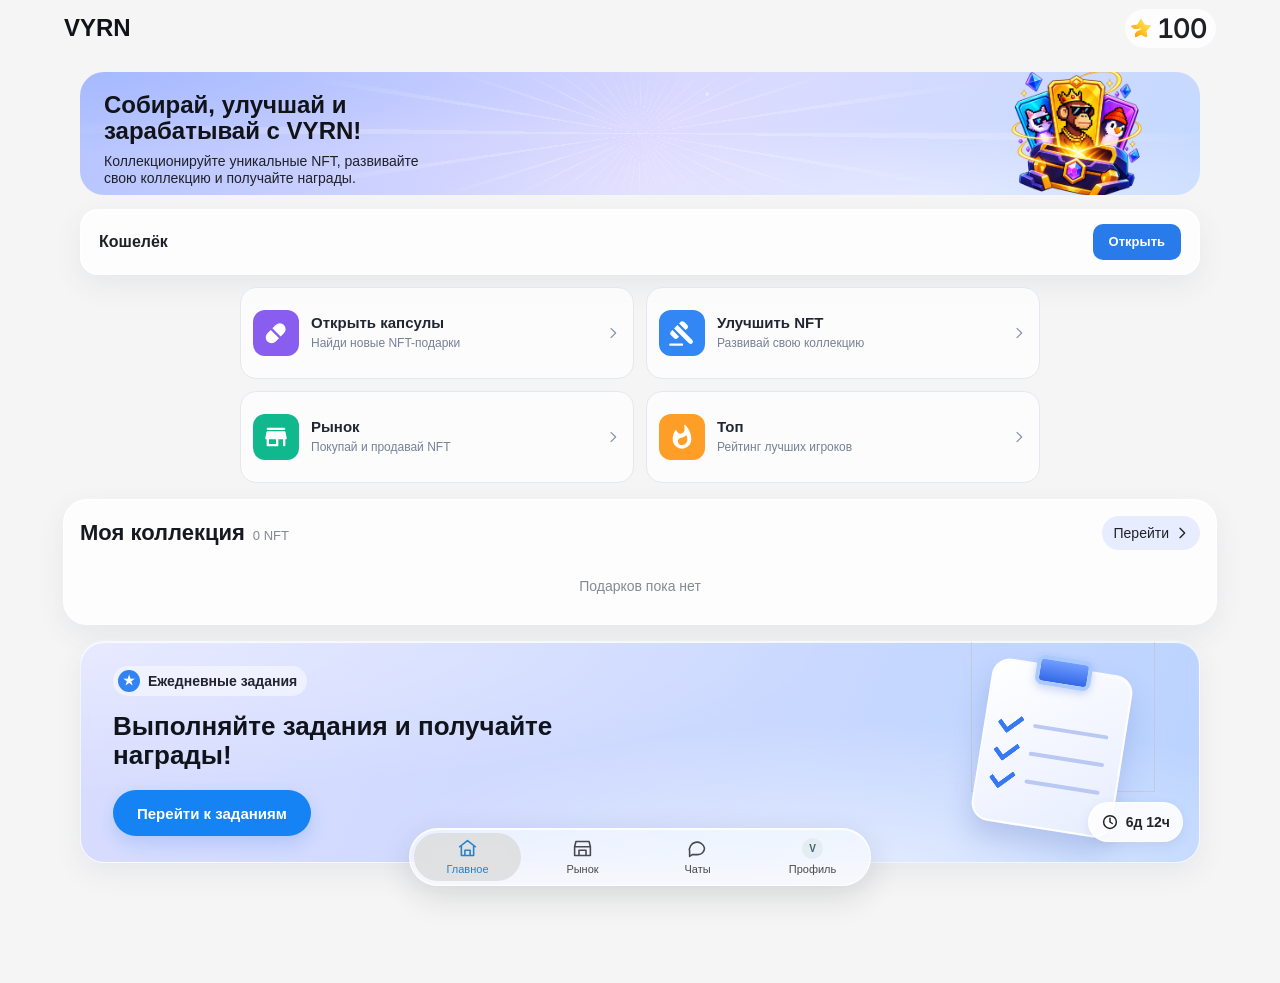
==== index.html @ 229c0f7b "Add files via upload" ====
<!doctype html>
<html lang="ru">
<head>
  <meta charset="utf-8">
  <meta name="viewport" content="width=device-width, initial-scale=1">
  <title>VYRN</title>
  <link rel="preconnect" href="https://fonts.googleapis.com">
  <link rel="preconnect" href="https://fonts.gstatic.com" crossorigin>
  <link href="https://fonts.googleapis.com/css2?family=Inter:wght@600&display=swap" rel="stylesheet">
  <link rel="stylesheet" href="style.css?v=telegram-collection-preview-20261017">
  <script src="https://telegram.org/js/telegram-web-app.js"></script>
  <script src="script.js?v=supabase-telegram-profile-20261018" defer></script>
</head>
<body>
  <header class="site-header">
    <a class="brand" href="#home" aria-label="VYRN, главная">VYRN</a>
    <div class="star-balance" aria-label="Баланс: 100 звёзд">
      <img src="stars.png" alt="" aria-hidden="true">
      <span>100</span>
    </div>
  </header>
  <main id="home">
    <section class="welcome-hero" aria-labelledby="welcome-title">
      <div class="welcome-copy">
        <h1 id="welcome-title">Собирай, улучшай и зарабатывай с VYRN!</h1>
        <p class="welcome-description">Коллекционируйте уникальные NFT, развивайте свою коллекцию и получайте награды.</p>
      </div>
      <img class="welcome-art" src="mainlogo.png" alt="Коллекция VYRN: NFT-карты и сундук с сокровищами">
    </section>
    <section class="resource-panel" aria-label="Кошелёк">
      <header class="resource-panel-header">
        <h2>Кошелёк</h2>
        <a class="wallet-open" href="wallet.html">Открыть</a>
      </header>
    </section>
    <section class="home-action-grid" aria-label="Разделы VYRN">
      <button class="home-action-card" type="button">
        <span class="home-action-icon is-capsule" aria-hidden="true">
          <svg viewBox="-7 -1.5 24 24"><path d="M10 9.858H0v-4a5 5 0 1 1 10 0v4zm0 2v4a5 5 0 0 1-10 0v-4h10z" /></svg>
        </span>
        <span class="home-action-copy"><strong>Открыть капсулы</strong><span>Найди новые NFT-подарки</span></span>
        <svg class="home-action-chevron" viewBox="0 0 24 24" aria-hidden="true"><path d="m9 5 7 7-7 7" /></svg>
      </button>
      <button class="home-action-card" type="button">
        <span class="home-action-icon is-upgrade" aria-hidden="true">
          <svg viewBox="0 0 24 24"><path d="M2 21h10c.55 0 1 .45 1 1s-.45 1-1 1H2c-.55 0-1-.45-1-1s.45-1 1-1ZM5.24 8.07l2.83-2.83L20.8 17.97c.78.78.78 2.05 0 2.83s-2.05.78-2.83 0L5.24 8.07Zm8.49-5.66 2.83 2.83c.78.78.78 2.05 0 2.83l-1.42 1.42-5.65-5.66 1.41-1.41c.78-.79 2.05-.79 2.83-.01ZM3.83 9.48l5.66 5.66-1.41 1.41c-.78.78-2.05.78-2.83 0l-2.83-2.83c-.78-.78-.78-2.05 0-2.83l1.41-1.41Z" /></svg>
        </span>
        <span class="home-action-copy"><strong>Улучшить NFT</strong><span>Развивай свою коллекцию</span></span>
        <svg class="home-action-chevron" viewBox="0 0 24 24" aria-hidden="true"><path d="m9 5 7 7-7 7" /></svg>
      </button>
      <button class="home-action-card" type="button">
        <span class="home-action-icon is-market" aria-hidden="true">
          <svg viewBox="0 0 24 24"><path d="M5 6h14c.55 0 1-.45 1-1s-.45-1-1-1H5c-.55 0-1 .45-1 1s.45 1 1 1Zm15.16 1.8c-.09-.46-.5-.8-.98-.8H4.82c-.48 0-.89.34-.98.8l-1 5c-.12.62.35 1.2.98 1.2H4v5c0 .55.45 1 1 1h8c.55 0 1-.45 1-1v-5h4v5c0 .55.45 1 1 1s1-.45 1-1v-5h.18c.63 0 1.1-.58.98-1.2l-1-5ZM12 18H6v-4h6v4Z" /></svg>
        </span>
        <span class="home-action-copy"><strong>Рынок</strong><span>Покупай и продавай NFT</span></span>
        <svg class="home-action-chevron" viewBox="0 0 24 24" aria-hidden="true"><path d="m9 5 7 7-7 7" /></svg>
      </button>
      <button class="home-action-card" type="button">
        <span class="home-action-icon is-tournament" aria-hidden="true">
          <svg viewBox="0 0 24 24"><path d="M17.09 4.56c-.7-1.03-1.5-1.99-2.4-2.85-.35-.34-.94-.02-.84.46.19.94.39 2.18.39 3.29 0 2.06-1.35 3.73-3.41 3.73-1.54 0-2.8-.93-3.35-2.26-.1-.2-.14-.32-.2-.54-.11-.42-.66-.55-.9-.18-.18.27-.35.54-.51.83C4.68 9.08 4 11.46 4 14c0 4.42 3.58 8 8 8s8-3.58 8-8c0-3.49-1.08-6.73-2.91-9.44ZM11.71 19c-1.78 0-3.22-1.4-3.22-3.14 0-1.62 1.05-2.76 2.81-3.12 1.47-.3 2.98-.93 4.03-1.92.28-.26.74-.14.82.23.23 1.02.35 2.08.35 3.15.01 2.65-2.14 4.8-4.79 4.8Z" /></svg>
        </span>
        <span class="home-action-copy"><strong>Топ</strong><span>Рейтинг лучших игроков</span></span>
        <svg class="home-action-chevron" viewBox="0 0 24 24" aria-hidden="true"><path d="m9 5 7 7-7 7" /></svg>
      </button>
    </section>
    <section class="collection-panel" aria-labelledby="collection-title">
      <header class="collection-heading">
        <div class="collection-title-group">
          <h2 id="collection-title">Моя коллекция</h2>
          <span class="collection-total" aria-label="Количество NFT"></span>
        </div>
        <a class="collection-link" href="profile.html">
          <span>Перейти</span>
          <svg viewBox="0 0 24 24" aria-hidden="true"><path d="m9 5 7 7-7 7" /></svg>
        </a>
      </header>
      <div class="collection-preview-grid" aria-label="Превью коллекции"></div>
    </section>
    <section class="daily-quests" aria-labelledby="daily-quests-title">
      <div class="daily-quests-copy">
        <p class="daily-quests-badge"><span aria-hidden="true">★</span> Ежедневные задания</p>
        <h2 id="daily-quests-title">Выполняйте задания и получайте награды!</h2>
        <button class="daily-quests-action" type="button">Перейти к заданиям</button>
      </div>
      <div class="daily-quests-art" aria-hidden="true">
        <img class="daily-quests-gem-effect" src="./gemeffect.png" alt="">
        <div class="daily-clipboard">
          <span class="daily-clipboard-clip"></span>
          <span class="daily-check-row"><span class="daily-checkmark"></span><span class="daily-rule"></span></span>
          <span class="daily-check-row"><span class="daily-checkmark"></span><span class="daily-rule"></span></span>
          <span class="daily-check-row"><span class="daily-checkmark"></span><span class="daily-rule"></span></span>
        </div>
      </div>
      <div class="daily-quests-timer" aria-label="До завершения заданий: 6 дней 12 часов">
        <svg viewBox="0 0 24 24" aria-hidden="true"><circle cx="12" cy="12" r="8.5"/><path d="M12 7v5l3 2"/></svg>
        <span>6д 12ч</span>
      </div>
    </section>
  </main>
  <nav class="bottom-nav" aria-label="Основная навигация">
    <span class="nav-indicator" aria-hidden="true"></span>
    <button class="nav-button is-active" type="button" aria-pressed="true">
      <svg viewBox="0 0 24 24" aria-hidden="true"><path d="m3 10 9-7 9 7M5 9v11h14V9M9 20v-6h6v6" /></svg>
      <span>Главное</span>
    </button>
    <a class="nav-button" href="market.html">
      <svg viewBox="0 0 24 24" aria-hidden="true"><path d="M3 10h18l-1.5-6h-15L3 10Zm0 0v10h18V10M8 20v-6h8v6" /></svg>
      <span>Рынок</span>
    </a>
    <a class="nav-button" href="chats.html">
      <svg viewBox="0 0 24 24" aria-hidden="true"><path d="M20 11.5a7.5 7.5 0 0 1-7.5 7.5H6l-3 2v-5.5A7.5 7.5 0 1 1 20 11.5Z" /></svg>
      <span>Чаты</span>
    </a>
    <a class="nav-button" href="profile.html">
      <span class="nav-avatar" aria-hidden="true"><span class="nav-avatar-fallback">V</span><img class="nav-avatar-image" alt="" hidden></span>
      <span>Профиль</span>
    </a>
  </nav>
</body>
</html>
---- style.css ----
@view-transition {
  navigation: auto;
}

* {
  scrollbar-width: none;
  -ms-overflow-style: none;
}

*::-webkit-scrollbar {
  display: none;
  width: 0;
  height: 0;
}

:focus:not(:focus-visible) {
  outline: none !important;
  box-shadow: none !important;
}

html.has-pointer-focus :focus,
html.has-pointer-focus :focus-visible,
html.has-pointer-focus :focus-within {
  outline: none !important;
}

html.has-pointer-focus :focus,
html.has-pointer-focus :focus-visible {
  box-shadow: none !important;
}

body {
  margin: 0;
  min-height: 100vh;
  background: #f5f5f5;
  color: #ffffff;
  font-family: "SF Pro Display", "SF Pro Text", -apple-system, BlinkMacSystemFont, "Segoe UI", sans-serif;
}

.site-header {
  position: sticky;
  z-index: 20;
  top: 0;
  min-height: 56px;
  padding: 0 5vw;
  display: flex;
  align-items: center;
  justify-content: space-between;
  background: #f5f5f5;
}

.brand {
  color: #111318;
  font-size: 1.5rem;
  font-weight: 700;
  text-decoration: none;
}

.star-balance {
  display: flex;
    align-items: center;
    gap: 6px;
    padding: 6px 10px 6px 6px;
    border-radius: 999px;
    background: rgba(255, 255, 255, 0.78);
    color: #202127;
    font-size: 15px;
    line-height: 1;
    view-transition-name: star-balance;
}

.star-balance span {
  font-family: "Inter", "SF Pro Text", sans-serif;
  font-size: 27px;
  font-weight: 600;
  letter-spacing: -0.5px;
  font-variant-numeric: tabular-nums;
}

.star-balance img {
  display: block;
  width: 20px;
  height: 20px;
  object-fit: contain;
}

#home {
  padding: 16px 16px calc(120px + env(safe-area-inset-bottom, 0px));
}

.welcome-hero {
  position: relative;
  display: flex;
  min-height: 0;
  max-width: 1120px;
  align-items: flex-start;
  box-sizing: border-box;
  margin: 0 auto;
  padding: 20px 24px 8px;
  overflow: hidden;
  border-radius: 24px;
  background:
    radial-gradient(ellipse at 76% 100%, rgba(255, 255, 255, 0.38), transparent 42%),
    radial-gradient(ellipse at 2% 0%, rgba(126, 159, 255, 0.3), transparent 46%),
    radial-gradient(circle at 56% 18%, rgba(255, 255, 255, 0.54) 0 1px, transparent 2px),
    radial-gradient(circle at 86% 28%, rgba(255, 255, 255, 0.46) 0 1px, transparent 2px),
    linear-gradient(115deg, #b5c4ff 0%, #dedbff 52%, #c4d9ff 100%);
}

.resource-panel {
  display: flex;
  flex-direction: column;
  gap: 12px;
  max-width: 1120px;
  box-sizing: border-box;
  margin: 14px auto 0;
  padding: 14px 18px;
  border: 1px solid rgba(255, 255, 255, 0.86);
  border-radius: 18px;
  background: rgba(255, 255, 255, 0.78);
  box-shadow: 0 10px 28px rgba(64, 78, 120, 0.08), inset 0 1px 0 #fff;
  color: #202127;
}

.resource-panel-header {
  display: flex;
  align-items: center;
  justify-content: space-between;
  gap: 12px;
}

.resource-panel-header h2 {
  margin: 0;
  font-size: 16px;
  font-weight: 600;
  line-height: 1.2;
}

.wallet-open {
  display: inline-flex;
  min-height: 36px;
  align-items: center;
  justify-content: center;
  padding: 0 16px;
  border: 0;
  border-radius: 10px;
  background: #287be8;
  color: #fff;
  font: inherit;
  font-size: 13px;
  font-weight: 600;
  cursor: pointer;
  text-decoration: none;
}

.wallet-open:focus-visible {
  outline: 2px solid #2586e8;
  outline-offset: 2px;
}

.resource-items {
  display: grid;
  grid-template-columns: 1fr 1fr 1.18fr;
}

.home-action-grid {
  display: grid;
  grid-template-columns: repeat(2, minmax(0, 1fr));
  gap: 12px;
  max-width: 800px;
  margin: 12px auto 0;
}

.home-action-card {
  display: flex;
  min-width: 0;
  min-height: 92px;
  align-items: center;
  gap: 12px;
  padding: 11px 12px;
  border: 1px solid #e3e8f0;
  border-radius: 16px;
  background: rgba(255, 255, 255, 0.72);
  color: #202733;
  font: inherit;
  text-align: left;
  cursor: pointer;
  transition: background-color 160ms ease, border-color 160ms ease, transform 160ms ease;
}

.home-action-icon {
  display: grid;
  width: 46px;
  height: 46px;
  flex: 0 0 46px;
  place-items: center;
  border-radius: 12px;
  color: #fff;
}

.home-action-icon.is-capsule { background: #895df0; }
.home-action-icon.is-upgrade { background: #3287f5; }
.home-action-icon.is-market { background: #10b98d; }
.home-action-icon.is-tournament { background: #ff9e26; }

.home-action-icon svg {
  width: 28px;
  height: 28px;
  fill: currentColor;
  stroke: none;
}

.home-action-icon.is-capsule svg {
  transform: rotate(45deg);
}

.home-action-copy {
  display: flex;
  min-width: 0;
  flex: 1 1 auto;
  flex-direction: column;
  gap: 4px;
}

.home-action-copy strong {
  font-size: 15px;
  font-weight: 600;
  line-height: 1.2;
}

.home-action-copy > span {
  color: #758196;
  font-size: 12px;
  line-height: 1.25;
}

.home-action-chevron {
  width: 16px;
  height: 16px;
  flex: 0 0 16px;
  margin-left: auto;
  fill: none;
  stroke: #8794a8;
  stroke-linecap: round;
  stroke-linejoin: round;
  stroke-width: 1.8;
}

.home-action-card:hover {
  border-color: #d4dce8;
  background: rgba(255, 255, 255, 0.94);
  transform: translateY(-2px);
}

.home-action-card:focus-visible {
  outline: 2px solid #2586e8;
  outline-offset: 2px;
}

.collection-panel {
  max-width: 1120px;
  margin: 16px auto 0;
  padding: 16px;
  border: 1px solid rgba(255, 255, 255, 0.88);
  border-radius: 24px;
  background: rgba(255, 255, 255, 0.78);
  box-shadow: 0 10px 28px rgba(64, 78, 120, 0.08), inset 0 1px 0 #fff;
  color: #17191f;
}

.collection-heading {
  display: flex;
  align-items: center;
  justify-content: space-between;
  gap: 12px;
  margin-bottom: 14px;
}

.collection-heading h2 {
  margin: 0;
  font-size: 22px;
  font-weight: 700;
  line-height: 1.1;
}

.collection-title-group {
  display: flex;
  min-width: 0;
  align-items: baseline;
  gap: 8px;
}

.collection-total {
  color: #858992;
  font-size: 13px;
  font-weight: 500;
  white-space: nowrap;
}

.collection-link {
  display: inline-flex;
  min-height: 34px;
  align-items: center;
  gap: 5px;
  padding: 0 10px 0 12px;
  border-radius: 999px;
  background: #e7edff;
  color: #202127;
  font-size: 14px;
  text-decoration: none;
  white-space: nowrap;
}

.collection-link svg {
  width: 16px;
  height: 16px;
  fill: none;
  stroke: currentColor;
  stroke-linecap: round;
  stroke-linejoin: round;
  stroke-width: 2;
}

.collection-link:focus-visible {
  outline: 2px solid #2586e8;
  outline-offset: 2px;
}

.collection-preview-grid {
  display: grid;
  grid-template-columns: repeat(3, minmax(0, 1fr));
  gap: 8px;
}

.collection-preview-grid img {
  display: block;
  width: 100%;
  aspect-ratio: 1;
  border-radius: 12px;
  object-fit: cover;
  background: #f0f2f4;
}

.collection-preview-grid:empty::before,
.profile-nft-grid:empty::before {
  grid-column: 1 / -1;
  color: #858992;
  font-size: 14px;
  text-align: center;
}

.collection-preview-grid:empty::before {
  content: "Подарков пока нет";
  padding: 14px 0;
}

.daily-quests {
  position: relative;
  min-height: 222px;
  max-width: 1120px;
  box-sizing: border-box;
  margin: 16px auto 0;
  padding: 24px 32px;
  overflow: hidden;
  border: 1px solid rgba(255, 255, 255, 0.78);
  border-radius: 24px;
  background:
    radial-gradient(ellipse at 72% 100%, rgba(255, 255, 255, 0.48), transparent 45%),
    radial-gradient(ellipse at 0% 0%, rgba(255, 255, 255, 0.38), transparent 48%),
    linear-gradient(112deg, #d9ddff 0%, #ccd9ff 54%, #b9d3ff 100%);
  box-shadow: 0 10px 28px rgba(64, 78, 120, 0.08), inset 0 1px 0 rgba(255, 255, 255, 0.8);
  color: #111318;
}

.daily-quests-copy {
  position: relative;
  z-index: 2;
  width: 62%;
  max-width: 520px;
}

.daily-quests-badge {
  display: inline-flex;
  align-items: center;
  gap: 8px;
  margin: 0 0 16px;
  padding: 4px 10px 4px 5px;
  border-radius: 999px;
  background: rgba(255, 255, 255, 0.46);
  color: #222431;
  font-size: 14px;
  font-weight: 600;
}

.daily-quests-badge span {
  display: grid;
  width: 22px;
  height: 22px;
  place-items: center;
  border-radius: 50%;
  background: #3284f5;
  color: #fff;
  font-size: 13px;
}

.daily-quests h2 {
  max-width: 500px;
  margin: 0;
  color: #10131a;
  font-size: 26px;
  font-weight: 700;
  line-height: 1.12;
}

.daily-quests-action {
  display: inline-flex;
  min-height: 46px;
  align-items: center;
  justify-content: center;
  margin-top: 20px;
  padding: 0 24px;
  border: 0;
  border-radius: 999px;
  background: #1683f4;
  box-shadow: 0 8px 18px rgba(27, 107, 221, 0.18);
  color: #fff;
  font: inherit;
  font-size: 15px;
  font-weight: 600;
  cursor: pointer;
  transition: background-color 160ms ease, transform 160ms ease;
}

.daily-quests-action:hover {
  background: #0875e8;
  transform: translateY(-1px);
}

.daily-quests-action:focus-visible {
  outline: 2px solid #145ab8;
  outline-offset: 3px;
}

.daily-quests-art {
  position: absolute;
  z-index: 1;
  top: 0;
  right: 0;
  width: 46%;
  height: 100%;
  pointer-events: none;
}

.daily-quests-gem-effect {
  position: absolute;
  z-index: 0;
  top: -34px;
  right: 44px;
  width: 184px;
  height: 184px;
  object-fit: contain;
  opacity: 0.5;
}

.daily-clipboard {
  position: absolute;
  z-index: 2;
  top: 24px;
  right: 76px;
  display: flex;
  width: 142px;
  height: 164px;
  flex-direction: column;
  justify-content: center;
  gap: 13px;
  box-sizing: border-box;
  padding: 30px 15px 12px;
  border: 2px solid rgba(255, 255, 255, 0.82);
  border-radius: 18px;
  background: linear-gradient(145deg, #fff 0%, #e7edff 100%);
  box-shadow: 0 16px 28px rgba(64, 91, 177, 0.22), inset 0 1px 0 #fff;
  transform: rotate(9deg);
}

.daily-clipboard-clip {
  position: absolute;
  top: -11px;
  left: 50%;
  width: 48px;
  height: 22px;
  border: 4px solid #a9c9ff;
  border-radius: 8px;
  background: linear-gradient(180deg, #719eff, #3368e7);
  box-shadow: 0 3px 8px rgba(57, 100, 207, 0.25);
  transform: translateX(-50%);
}

.daily-check-row {
  display: flex;
  align-items: center;
  gap: 9px;
}

.daily-checkmark {
  width: 18px;
  height: 10px;
  flex: 0 0 auto;
  border-bottom: 5px solid #3778f5;
  border-left: 5px solid #3778f5;
  border-radius: 2px;
  transform: rotate(-45deg) translateY(-3px);
}

.daily-rule {
  width: 72%;
  height: 4px;
  border-radius: 999px;
  background: #b9c9f4;
}

.daily-check-row:nth-of-type(3) .daily-rule {
  width: 88%;
}

.daily-quests-timer {
  position: absolute;
  z-index: 3;
  right: 16px;
  bottom: 20px;
  display: inline-flex;
  min-height: 38px;
  align-items: center;
  gap: 7px;
  padding: 0 12px;
  border: 1px solid rgba(255, 255, 255, 0.9);
  border-radius: 999px;
  background: rgba(255, 255, 255, 0.88);
  box-shadow: 0 4px 12px rgba(64, 78, 120, 0.1);
  color: #22242a;
  font-size: 14px;
  font-weight: 650;
  font-variant-numeric: tabular-nums;
  white-space: nowrap;
}

.daily-quests-timer svg {
  width: 18px;
  height: 18px;
  fill: none;
  stroke: currentColor;
  stroke-linecap: round;
  stroke-linejoin: round;
  stroke-width: 2;
}

.resource-item {
  display: flex;
  min-width: 0;
  align-items: center;
  gap: 10px;
}

.resource-item + .resource-item {
  padding-left: 16px;
  border-left: 1px solid #e5e8f0;
}

.resource-icon {
  display: block;
  width: 32px;
  height: 32px;
  flex: 0 0 auto;
  object-fit: contain;
}

.resource-details {
  display: flex;
  min-width: 0;
  flex-direction: column;
  gap: 3px;
}

.resource-value {
  font-family: "Inter", "SF Pro Text", sans-serif;
  color: #22242a;
  font-size: 27px;
  font-weight: 600;
  letter-spacing: -0.5px;
  line-height: 1.1;
  white-space: nowrap;
  font-variant-numeric: tabular-nums;
}

.resource-balance-value {
  font-family: "Inter", "SF Pro Text", sans-serif;
  font-size: 27px;
  font-weight: 600;
  letter-spacing: -0.5px;
  font-variant-numeric: tabular-nums;
}

.resource-label {
  color: #777b86;
  font-size: 11px;
  line-height: 1.1;
  white-space: nowrap;
}

.energy-add {
  display: grid;
  width: 30px;
  height: 30px;
  flex: 0 0 auto;
  place-items: center;
  margin-left: auto;
  padding: 0;
  border: 0;
  border-radius: 50%;
  background: #e6efff;
  color: #202a3a;
  font: inherit;
  font-size: 20px;
  line-height: 1;
  cursor: pointer;
}

.energy-add:focus-visible {
  outline: 2px solid #2586e8;
  outline-offset: 2px;
}

.welcome-hero::before {
  position: absolute;
  z-index: 0;
  right: 0;
  bottom: 0;
  width: 100%;
  height: 100%;
  background: repeating-conic-gradient(
    from -18deg at 50% 50%,
    rgba(255, 255, 255, 0.34) 0deg 1deg,
    transparent 1deg 9deg
  );
  content: "";
  mask-image: radial-gradient(ellipse at 50% 50%, #000 0%, rgba(0, 0, 0, 0.78) 40%, transparent 78%);
  opacity: 0.72;
  pointer-events: none;
}

.welcome-copy {
  position: relative;
  z-index: 1;
  width: 50%;
  max-width: 390px;
}

.welcome-badge {
    display: inline-flex;
    align-items: center;
    gap: 6px;
    margin: 0 0 10px;
    padding: 7px 9px 7px 5px;
    border-radius: 999px;
    background: rgb(255 255 255 / 37%);
    color: #202127;
    font-size: 12px;
    font-weight: 600;
}

.welcome-badge span {
  display: grid;
  width: 17px;
  height: 17px;
  place-items: center;
  border-radius: 50%;
  background: #2586e8;
  color: #fff;
  font-size: 11px;
}

.welcome-hero h1 {
  max-width: 370px;
  margin: 0;
  color: #111318;
  font-size: 24px;
  font-weight: 750;
  line-height: 1.08;
}

.welcome-description {
  max-width: 350px;
  margin: 9px 0 0;
  color: #202127;
  font-size: 14px;
  line-height: 1.22;
}

.welcome-action {
  position: absolute;
  z-index: 2;
  left: 24px;
  bottom: 20px;
  display: inline-flex;
  min-height: 40px;
  align-items: center;
  gap: 8px;
  padding: 0 15px;
  border: 0;
  border-radius: 999px;
  background: #fff;
  color: #17181c;
  font: inherit;
  font-size: 14px;
  cursor: pointer;
}

.welcome-action svg {
  width: 15px;
  height: 15px;
  fill: currentColor;
}

.welcome-action:focus-visible {
  outline: 2px solid #2586e8;
  outline-offset: 3px;
}

.welcome-art {
  position: absolute;
  z-index: 1;
  top: 50%;
  right: 5%;
  width: 48%;
  height: 110%;
  object-fit: contain;
  object-position: center right;
  transform: translateY(-50%);
}

@media (max-width: 560px) {
  #home {
    padding: 12px 12px calc(120px + env(safe-area-inset-bottom, 0px));
  }

  .welcome-hero {
    min-height: 0;
    padding: 8px 16px 6px;
    border-radius: 20px;
  }

  .welcome-copy {
    width: 50%;
  }

  .welcome-badge {
    gap: 5px;
    margin-bottom: 8px;
    padding-right: 7px;
    font-size: 11px;
  }

  .welcome-badge span {
    width: 16px;
    height: 16px;
  }

  .welcome-hero h1 {
        font-size: 18px;
        line-height: 1.05;
      margin-top: 0;
  }

  .welcome-description {
      margin: 8px 0 0;
        font-size: 12.4px;
        line-height: 1.15;
  }

  .welcome-action {
    left: 16px;
    bottom: 16px;
    min-height: 38px;
    gap: 6px;
    padding: 0 12px;
    font-size: 13px;
  }

  .welcome-art {
    right: 5%;
    width: 48%;
    height: 100%;
  }

  .resource-panel {
    gap: 10px;
    padding: 10px;
    border-radius: 16px;
  }

  .resource-items {
    grid-template-columns: 1fr 1fr 1.16fr;
  }

  .resource-panel-header h2 {
    font-size: 15px;
  }

  .wallet-open {
    min-height: 32px;
    padding: 0 14px;
  }

  .home-action-grid {
    gap: 8px;
  }

  .home-action-card {
    min-height: 94px;
    gap: 9px;
    padding: 10px 9px;
    border-radius: 14px;
  }

  .home-action-icon {
    width: 44px;
    height: 44px;
    flex-basis: 44px;
    border-radius: 11px;
  }

  .home-action-icon svg {
    width: 24px;
    height: 24px;
  }

  .home-action-copy strong {
    font-size: 13px;
  }

  .home-action-copy > span {
    font-size: 11px;
  }

  .collection-panel {
    margin-top: 12px;
    padding: 12px;
    border-radius: 20px;
  }

  .collection-heading {
    margin-bottom: 10px;
  }

  .collection-heading h2 {
    font-size: 18px;
  }

  .collection-link {
    min-height: 30px;
    padding: 0 8px 0 10px;
    font-size: 12px;
  }

  .collection-preview-grid {
    gap: 6px;
  }

  .collection-preview-grid img {
    border-radius: 10px;
  }

  .collection-dot.is-active {
    width: 16px;
  }

  .daily-quests {
    min-height: 150px;
    margin-top: 12px;
    padding: 18px 16px;
    border-radius: 20px;
  }

  .daily-quests-copy {
    width: 61%;
  }

  .daily-quests-badge {
    gap: 6px;
    margin-bottom: 12px;
    padding-right: 8px;
    font-size: 11px;
  }

  .daily-quests-badge span {
    width: 19px;
    height: 19px;
    font-size: 11px;
  }

  .daily-quests h2 {
    font-size: 20px;
    line-height: 1.08;
  }

  .daily-quests-action {
    min-height: 40px;
    margin-top: 14px;
    padding: 0 14px;
    font-size: 12px;
  }

  .daily-quests-art {
    width: 48%;
  }

  .daily-quests-gem-effect {
    top: -4px;
    right: -4px;
    width: 124px;
    height: 124px;
    opacity: 0.38;
  }

  .daily-clipboard {
    top: 26px;
    right: 24px;
    width: 102px;
    height: 128px;
    gap: 10px;
    padding: 24px 11px 8px;
    border-radius: 14px;
  }

  .daily-clipboard-clip {
    width: 40px;
    height: 19px;
  }

  .daily-check-row {
    gap: 7px;
  }

  .daily-checkmark {
    width: 13px;
    height: 8px;
    border-width: 0 0 4px 4px;
  }

  .daily-rule {
    height: 3px;
  }

  .daily-quests-timer {
    right: 9px;
    bottom: 12px;
    min-height: 32px;
    gap: 5px;
    padding: 0 9px;
    font-size: 11px;
  }

  .daily-quests-timer svg {
    width: 15px;
    height: 15px;
  }


  .resource-item + .resource-item {
    padding-left: 8px;
  }

  .resource-icon {
    width: 24px;
    height: 24px;
  }

  .resource-value {
    font-size: 16px;
  }

  .resource-balance-value {
    font-size: 16px;
  }

  .resource-label {
    font-size: 9px;
  }

  .energy-add {
    width: 22px;
    height: 22px;
    font-size: 16px;
  }

  .resource-item-timer {
    gap: 5px;
  }

  .resource-item-timer .resource-value {
    font-size: 16px;
  }

  .star-balance span {
    font-size: 16px;
  }
}

@media (max-width: 430px) {
  .resource-balance-value {
    font-size: 16px;
  }
}

@media (max-width: 360px) {
  .daily-quests-copy {
    width: 57%;
  }

  .daily-quests h2 {
    font-size: 18px;
  }

  .daily-clipboard {
    right: 10px;
  }

  .home-action-grid {
    gap: 6px;
  }

  .home-action-card {
    min-height: 90px;
    gap: 7px;
    padding: 8px 7px;
  }

  .home-action-icon {
    width: 38px;
    height: 38px;
    flex-basis: 38px;
    border-radius: 10px;
  }

  .home-action-icon svg {
    width: 21px;
    height: 21px;
  }

  .home-action-copy strong {
    font-size: 12px;
  }

  .home-action-copy > span {
    font-size: 10px;
  }

  .home-action-chevron {
    width: 13px;
    height: 13px;
    flex-basis: 13px;
  }

  .resource-balance-value {
    font-size: 16px;
  }

  .resource-item-timer .resource-value {
    font-size: 14px;
  }

  .resource-item-energy .resource-value,
  .star-balance span {
    font-size: 14px;
  }

  .resource-item-timer .resource-label {
    max-width: 68px;
    font-size: 8px;
    white-space: normal;
    line-height: 1.05;
  }
}

.bottom-nav {
    position: fixed;
  z-index: 1000;
    right: 50%;
    bottom: calc(env(safe-area-inset-bottom, 0px) + 14px);
    display: grid;
    grid-template-columns: repeat(4, minmax(0, 1fr));
    width: min(460px, calc(100% - 32px));
    transform: translateX(50%);
    border: 1px solid rgba(255, 255, 255, 0.82);
    border-radius: 99px;
    background: rgba(255, 255, 255, 0.58);
    box-shadow: 0 10px 32px rgba(25, 35, 45, 0.14), inset 0 1px 0 rgba(255, 255, 255, 0.9);
    -webkit-backdrop-filter: blur(24px) saturate(180%);
    backdrop-filter: blur(24px) saturate(180%);
}

.nav-indicator {
  position: absolute;
  z-index: 0;
  top: 4px;
  bottom: 4px;
  left: 7px;
  width: var(--indicator-width, 0px);
  border-radius: 30px;
  background: rgba(215, 215, 215, 0.72);
  box-shadow: none;
  -webkit-backdrop-filter: blur(14px) saturate(180%);
  backdrop-filter: blur(14px) saturate(180%);
  pointer-events: none;
  transition: left 650ms cubic-bezier(0.2, 0.8, 0.2, 1);
}

.nav-indicator.is-moving {
  animation: liquid-stretch 680ms cubic-bezier(0.2, 0.8, 0.2, 1);
}

.bottom-nav.is-initializing .nav-indicator {
  transition: none;
  animation: none;
}

.bottom-nav.is-route-transitioning .nav-indicator {
  transition-duration: 320ms;
}

.bottom-nav.is-route-transitioning .nav-indicator.is-moving {
  animation-duration: 320ms;
}

@keyframes liquid-stretch {
  0%,
  100% {
    transform: scale(1, 1);
  }

  24% {
    transform: scale(1.34, 0.76);
  }

  54% {
    transform: scale(0.84, 1.2);
  }

  78% {
    transform: scale(1.08, 0.94);
  }
}

@keyframes reduced-liquid-stretch {
  0%,
  100% {
    transform: scale(1, 1);
  }

  50% {
    transform: scale(1.1, 0.94);
  }
}

.nav-button {
  position: relative;
  z-index: 1;
  display: flex;
  min-width: 0;
  min-height: 56px;
  flex-direction: column;
  align-items: center;
  justify-content: center;
  gap: 4px;
  border: 0;
  border-radius: 99px;
  background: transparent;
  color: #48494b;
  font: inherit;
  cursor: pointer;
  text-decoration: none;
  -webkit-tap-highlight-color: transparent;
}

.nav-button svg {
  width: 21px;
  height: 21px;
  fill: none;
  stroke: currentColor;
  stroke-linecap: round;
  stroke-linejoin: round;
  stroke-width: 1.8;
}

.nav-avatar {
  position: relative;
  display: grid;
  width: 21px;
  height: 21px;
  flex: 0 0 21px;
  place-items: center;
  overflow: hidden;
  border-radius: 50%;
  background: #e5edf2;
  color: #426276;
  font-size: 10px;
  font-weight: 600;
}

.nav-avatar-fallback,
.nav-avatar-image {
  grid-area: 1 / 1;
}

.nav-avatar-image {
  width: 100%;
  height: 100%;
  border-radius: inherit;
  object-fit: cover;
}

.nav-button > span:not(.nav-avatar) {
  overflow: hidden;
  max-width: 100%;
  font-size: 11px;
  line-height: 1.2;
  text-overflow: ellipsis;
  white-space: nowrap;
}

.nav-button.is-active {
  background: transparent;
  color: #2481cc;
  box-shadow: none;
}

.nav-button:focus-visible {
  outline: 2px solid #2481cc;
  outline-offset: 2px;
}

body.chats-screen {
  min-height: 100vh;
  color: #17191f;
}

.chats-screen .site-header {
  box-shadow: none;
}

.chats-page {
  min-height: calc(100vh - 56px);
  padding: 0 0 calc(88px + env(safe-area-inset-bottom, 0px));
  box-sizing: border-box;
}

.chats-search-panel {
  width: min(100%, 720px);
  max-height: 0;
  box-sizing: border-box;
  margin: 0 auto;
  padding: 0 10px;
  overflow: hidden;
  opacity: 0;
  transform: translateY(-18px);
  transition: max-height 360ms cubic-bezier(0.2, 0.8, 0.2, 1), padding 360ms cubic-bezier(0.2, 0.8, 0.2, 1), opacity 220ms ease, transform 360ms cubic-bezier(0.2, 0.8, 0.2, 1);
}

.chats-page.is-search-open .chats-search-panel {
  max-height: 66px;
  padding-top: 10px;
  padding-bottom: 10px;
  opacity: 1;
  transform: translateY(0);
}

.chats-search {
  width: 100%;
}

.chat-list {
  width: min(100%, 720px);
  margin: 0 auto;
}

@media (prefers-reduced-motion: reduce) {
  .chats-search-panel {
    transition: max-height 180ms ease, padding 180ms ease, opacity 120ms ease, transform 180ms ease;
  }
}

.chat-row {
  display: flex;
  width: 100%;
  min-height: 67px;
  align-items: center;
  gap: 12px;
  padding: 7px 10px;
  border: 0;
  background: #f5f5f5;
  color: #17191f;
  font: inherit;
  text-align: left;
  cursor: pointer;
  -webkit-tap-highlight-color: transparent;
}

.chat-row:active {
  background: #f4f5f7;
}

.chat-row + .chat-row {
  position: relative;
}

.chat-row + .chat-row::before {
  position: absolute;
  top: 0;
  right: 10px;
  left: 74px;
  height: 1px;
  background: #dedede;
  content: "";
}

.chat-row:focus-visible {
  position: relative;
  z-index: 1;
  outline: 2px solid #2481cc;
  outline-offset: -2px;
}

.chat-avatar {
  display: grid;
  width: 52px;
  height: 52px;
  flex: 0 0 52px;
  place-items: center;
  overflow: hidden;
  border-radius: 50%;
  color: #fff;
  font-size: 23px;
  font-weight: 700;
}

.chat-avatar-image {
  display: block;
  width: 100%;
  height: 100%;
  object-fit: cover;
}

.avatar-1 { background: linear-gradient(145deg, #c0a38d, #33271f); }
.avatar-2 { background: #eef1f7; color: #f46b42; font-size: 31px; }
.avatar-3 { background: linear-gradient(145deg, #7f1730, #161d2c); }
.avatar-4 { background: linear-gradient(145deg, #d8d3d7, #635f67); }
.avatar-5 { background: linear-gradient(145deg, #f4c949, #9a5120); }
.avatar-6 { background: linear-gradient(145deg, #9b76db, #342c67); }
.avatar-7 { background: linear-gradient(145deg, #e9a6b5, #9a3f6e); }
.avatar-8 { background: linear-gradient(145deg, #8bbf8a, #326550); }
.avatar-9 { background: linear-gradient(145deg, #f2bb7b, #bb5935); }
.avatar-10 { background: linear-gradient(145deg, #5e9dc7, #293f79); }
.avatar-11 { background: linear-gradient(145deg, #f7d36d, #dc6340); }
.avatar-12 { background: linear-gradient(145deg, #e6a45e, #774325); }
.avatar-13 { background: linear-gradient(145deg, #627ed2, #253762); }
.avatar-14 { background: linear-gradient(145deg, #7bc6d6, #33739e); }
.avatar-15 { background: linear-gradient(145deg, #be8e65, #67432e); }
.avatar-favorites { background: linear-gradient(90deg, #67a3ff, #418cff); }
.avatar-favorites svg { width: 34px; height: 30px; fill: #fff; }

.chat-copy {
  display: flex;
  min-width: 0;
  min-height: 48px;
  flex: 1;
  flex-direction: column;
  justify-content: center;
  gap: 4px;
}

.chat-heading,
.chat-preview {
  display: flex;
  min-width: 0;
  align-items: center;
  justify-content: space-between;
  gap: 8px;
}

.chat-name {
  display: inline-flex;
  min-width: 0;
  align-items: center;
  gap: 4px;
  overflow: hidden;
  font-size: 15px;
  font-weight: 600;
  line-height: 1.25;
  text-overflow: ellipsis;
  white-space: nowrap;
}

.channel-verified {
  width: 22px;
  height: 22px;
  flex: 0 0 22px;
}

.channel-verified path:last-child {
  transform: translate(33px, 25px) scale(0.68);
  transform-box: fill-box;
  transform-origin: center;
}

.chat-name:has(.channel-verified) {
  gap: 1px;
}

.chat-time {
  flex: 0 0 auto;
  color: #969ba3;
  font-size: 12px;
  font-weight: 400;
  line-height: 1;
  white-space: nowrap;
}

.chat-message {
  min-width: 0;
  overflow: hidden;
  color: #969ba3;
  font-size: 14px;
  font-weight: 400;
  line-height: 1.25;
  text-overflow: ellipsis;
  white-space: nowrap;
}

.chat-side {
  flex: 0 0 auto;
  font-size: 12px;
}

.chat-unread,
.chat-muted-count {
  display: grid;
  min-width: 21px;
  height: 21px;
  box-sizing: border-box;
  place-items: center;
  padding: 0 6px;
  border-radius: 999px;
  color: #fff;
  font-size: 12px;
  line-height: 1;
}

.chat-unread {
  width: 22px;
  height: 22px;
  flex: 0 0 22px;
  padding: 0;
  border-radius: 50%;
  background: #36a9e8;
  text-align: center;
  font-variant-numeric: tabular-nums;
}
.chat-muted-count { background: #c5c8cd; }
.chat-heart { color: #e84d56; font-size: 18px; }

.chat-kind-icon {
  width: 15px;
  height: 15px;
  flex: 0 0 15px;
  fill: #17191f;
  stroke: #17191f;
  stroke-linecap: round;
  stroke-linejoin: round;
  stroke-width: 1.8;
}

.chat-group-icon { fill: none; }

.chat-verified {
  display: inline-grid;
  width: 15px;
  height: 15px;
  flex: 0 0 15px;
  place-items: center;
  border-radius: 50%;
  background: #38a9e8;
}

.chat-verified svg {
  width: 11px;
  height: 11px;
  fill: none;
  stroke: #fff;
  stroke-linecap: round;
  stroke-linejoin: round;
  stroke-width: 2;
}

.conversation-dialog {
  position: fixed;
  inset: 0;
  display: none;
  width: 100vw;
  height: 100vh;
  height: 100dvh;
  max-width: none;
  max-height: none;
  box-sizing: border-box;
  margin: 0;
  padding: 0;
  overflow: hidden;
  border: 0;
  background: transparent;
  color: #172123;
}

.conversation-dialog[open] {
  display: flex;
}

.conversation-dialog::backdrop {
  background: rgba(19, 28, 25, 0.3);
}

.conversation-screen,
.conversation-profile {
  position: relative;
  display: flex;
  width: 100%;
  height: 100%;
  height: 100dvh;
  min-height: 0;
  flex-direction: column;
  overflow: hidden;
  box-sizing: border-box;
}

.conversation-screen {
  isolation: isolate;
  background: url("chat_bg.png") center / cover no-repeat;
}

.conversation-screen[hidden],
.conversation-profile[hidden] {
  display: none;
}

.conversation-header {
  z-index: 1;
  display: grid;
  min-height: 76px;
  flex: 0 0 auto;
  grid-template-columns: 60px minmax(0, 1fr);
  align-items: center;
  gap: 8px;
  padding: calc(8px + env(safe-area-inset-top, 0px)) 12px 8px;
}

.conversation-back,
.conversation-profile-back,
.conversation-peer,
.conversation-actions,
.conversation-input-shell,
.conversation-attach,
.conversation-send {
  box-sizing: border-box;
  border: 1px solid rgba(255, 255, 255, 0.32);
  background: rgba(255, 255, 255, 0.78);
  box-shadow: 0 1px 3px rgba(25, 35, 45, 0.025), inset 0 1px 0 rgba(255, 255, 255, 0.36);
  -webkit-backdrop-filter: blur(5px) saturate(115%);
  backdrop-filter: blur(5px) saturate(115%);
}

.conversation-back,
.conversation-profile-back {
  display: grid;
  width: 60px;
  height: 60px;
  place-items: center;
  border-radius: 50%;
  color: #172123;
  cursor: pointer;
}

.conversation-back svg,
.conversation-profile-back svg {
  width: 28px;
  height: 28px;
  fill: none;
  stroke: currentColor;
  stroke-linecap: round;
  stroke-linejoin: round;
  stroke-width: 2.4;
}

.conversation-peer {
  display: flex;
  min-width: 0;
  height: 60px;
  align-items: center;
  gap: 10px;
  padding: 4px 12px 4px 4px;
  overflow: hidden;
  border-radius: 36px;
  color: #172123;
  font: inherit;
  text-align: left;
  cursor: pointer;
}

.conversation-avatar-slot,
.conversation-profile-avatar-slot {
  display: grid;
  flex: 0 0 auto;
  place-items: center;
}

.conversation-peer-avatar {
  width: 48px;
  height: 48px;
  flex: 0 0 48px;
  font-size: 22px;
}

.conversation-peer-copy {
  display: flex;
  min-width: 0;
  flex-direction: column;
  gap: 2px;
}

.conversation-peer-name {
  overflow: hidden;
  font-size: 21px;
  font-weight: 700;
  line-height: 1.1;
  text-overflow: ellipsis;
  white-space: nowrap;
}

.conversation-peer-name .channel-verified {
  width: 36px;
  height: 36px;
  flex-basis: 36px;
  vertical-align: middle;
  transform: translateY(-2px);
}

.conversation-peer-status {
  overflow: hidden;
  color: #7d8582;
  font-size: 14px;
  line-height: 1.2;
  text-overflow: ellipsis;
  white-space: nowrap;
}

.conversation-actions {
  display: flex;
  height: 60px;
  align-items: center;
  justify-content: space-evenly;
  border-radius: 32px;
}

.conversation-actions[hidden],
.conversation-attach[hidden],
.conversation-input-shell[hidden],
.conversation-send[hidden] {
  display: none;
}

.conversation-actions button,
.conversation-gif,
.conversation-attach,
.conversation-send {
  display: grid;
  flex: 0 0 auto;
  place-items: center;
  padding: 0;
  border: 0;
  background: transparent;
  color: #263436;
  cursor: pointer;
}

.conversation-actions button {
  width: 40px;
  height: 60px;
}

.conversation-actions svg {
  width: 23px;
  height: 23px;
  fill: none;
  stroke: currentColor;
  stroke-linecap: round;
  stroke-linejoin: round;
  stroke-width: 2;
}

.conversation-actions .btn-menu-item-icon {
  display: grid;
  width: 28px;
  height: 27px;
  place-items: center;
}

.conversation-actions .btn-menu-item-icon svg {
  width: 28px;
  height: 27px;
  stroke: #242424;
  stroke-width: 1.45;
}

.conversation-messages {
  position: relative;
  display: flex;
  box-sizing: border-box;
  min-height: 0;
  flex: 1;
  flex-direction: column;
  gap: 10px;
  margin-top: calc(-92px - env(safe-area-inset-top, 0px));
  padding: calc(104px + env(safe-area-inset-top, 0px)) 14px calc(96px + env(safe-area-inset-bottom, 0px));
  overflow-x: hidden;
  overflow-y: auto;
  scrollbar-width: none;
  -webkit-mask-image: linear-gradient(to bottom, transparent 0, rgba(0, 0, 0, 0.48) 52px, rgba(0, 0, 0, 0.86) 104px, #000 144px, #000 calc(100% - 144px), rgba(0, 0, 0, 0.86) calc(100% - 104px), rgba(0, 0, 0, 0.48) calc(100% - 52px), transparent 100%);
  mask-image: linear-gradient(to bottom, transparent 0, rgba(0, 0, 0, 0.48) 52px, rgba(0, 0, 0, 0.86) 104px, #000 144px, #000 calc(100% - 144px), rgba(0, 0, 0, 0.86) calc(100% - 104px), rgba(0, 0, 0, 0.48) calc(100% - 52px), transparent 100%);
}

.conversation-messages::-webkit-scrollbar {
  display: none;
}

.conversation-date {
  align-self: center;
  margin: 2px 0 6px;
  padding: 5px 11px;
  border-radius: 16px;
  background: rgba(77, 91, 67, 0.28);
  color: #fff;
  font-size: 12px;
  line-height: 1;
  text-transform: uppercase;
}

.conversation-message-list {
  display: flex;
  flex-direction: column;
  gap: 8px;
}

.conversation-message {
  display: flex;
  width: 100%;
  flex: 0 0 auto;
}

.conversation-message.is-incoming {
  justify-content: flex-start;
}

.conversation-message.is-outgoing {
  justify-content: flex-end;
}

.conversation-message.is-action-target {
  position: relative;
  z-index: 9;
}

.conversation-screen > .message-action-copy {
  position: fixed;
  z-index: 9;
  box-sizing: border-box;
  margin: 0;
  pointer-events: none;
  opacity: 1;
  transform: none;
  animation: none;
}

.message-action-copy .conversation-bubble {
  opacity: 1;
  transform: none;
  animation: none;
}

.conversation-bubble {
  display: flex;
  max-width: min(82%, 520px);
  flex-direction: column;
  gap: 3px;
  padding: 8px 10px 5px;
  border-radius: 14px;
  box-shadow: 0 1px 1px rgba(25, 40, 31, 0.12);
  color: #20282a;
  font-size: 16px;
  line-height: 1.3;
  overflow-wrap: anywhere;
}

.is-outgoing .conversation-bubble {
  -webkit-user-select: none;
  user-select: none;
}

.conversation-message.is-appearance-pending .conversation-bubble {
  opacity: 0;
  transform: translate3d(var(--message-origin-x, 0), var(--message-origin-y, 0), 0) scale(0.12);
}

.conversation-message.is-appearing .conversation-bubble {
  transform-origin: center;
  animation: conversation-message-enter 380ms cubic-bezier(0.18, 0.78, 0.22, 1) both;
}

.is-incoming .conversation-bubble {
  border-bottom-left-radius: 4px;
  background: rgba(255, 255, 255, 0.96);
}

.is-outgoing .conversation-bubble {
  border-bottom-right-radius: 4px;
  background: #e5ffc9;
}

.conversation-message-meta {
  display: flex;
  min-height: 14px;
  align-items: center;
  justify-content: flex-end;
  gap: 4px;
  color: #969f9d;
  font-size: 11px;
  line-height: 1;
}

.conversation-message-checks {
  display: inline-flex;
  width: 14px;
  height: 14px;
  flex: 0 0 14px;
  align-items: center;
  color: #42bd69;
}

.conversation-message.is-appearing .conversation-message-checks {
  transform-origin: center;
  animation: conversation-checks-enter 180ms ease-out 130ms both;
}

@keyframes conversation-message-enter {
  from {
    opacity: 0;
    transform: translate3d(var(--message-origin-x, 0), var(--message-origin-y, 0), 0) scale(0.12);
  }

  to {
    opacity: 1;
    transform: translate3d(0, 0, 0) scale(1);
  }
}

@keyframes conversation-checks-enter {
  from {
    opacity: 0;
    transform: scale(0.65);
  }

  to {
    opacity: 1;
    transform: scale(1);
  }
}

.conversation-message-checks svg {
  display: block;
  width: 14px;
  height: 14px;
  fill: none;
  stroke: currentColor;
  stroke-linecap: round;
  stroke-linejoin: round;
  stroke-width: 2;
}

.conversation-composer {
  position: absolute;
  z-index: 1;
  right: 0;
  bottom: 0;
  left: 0;
  display: flex;
  min-height: 64px;
  flex: 0 0 auto;
  align-items: center;
  gap: 8px;
  padding: 8px 12px calc(10px + env(safe-area-inset-bottom, 0px));
  background: transparent;
  -webkit-backdrop-filter: none;
  backdrop-filter: none;
}

.conversation-readonly {
  justify-content: center;
}

.conversation-readonly-notice {
  display: flex;
  min-width: 0;
  min-height: 48px;
  flex: 1;
  align-items: center;
  justify-content: center;
  gap: 8px;
  padding: 0 16px;
  border-radius: 999px;
  background: rgba(255, 255, 255, 0.82);
  color: #68736e;
  font-size: 14px;
}

.conversation-readonly-notice[hidden] {
  display: none;
}

.conversation-readonly-notice svg {
  width: 18px;
  height: 18px;
  flex: 0 0 18px;
  fill: none;
  stroke: currentColor;
  stroke-linecap: round;
  stroke-linejoin: round;
  stroke-width: 1.8;
}

.conversation-input-shell {
  display: flex;
  min-width: 0;
  height: 52px;
  flex: 1;
  align-items: center;
  gap: 0;
  padding: 0 14px;
  border-radius: 999px;
}

.conversation-input {
  min-width: 0;
  height: 48px;
  flex: 1;
  padding: 0;
  border: 0;
  outline: 0;
  background: transparent;
  color: #172123;
  font: inherit;
  font-size: 18px;
}

.conversation-input::placeholder {
  color: #969e9e;
}

.conversation-attach {
  width: 48px;
  height: 48px;
  border-radius: 50%;
  border: 1px solid rgba(255, 255, 255, 0.32);
  background: rgba(255, 255, 255, 0.78);
  box-shadow: 0 1px 3px rgba(25, 35, 45, 0.025), inset 0 1px 0 rgba(255, 255, 255, 0.36);
  color: #35413d;
  -webkit-backdrop-filter: blur(5px) saturate(115%);
  backdrop-filter: blur(5px) saturate(115%);
}

.conversation-attach svg {
  width: 27px;
  height: 27px;
  fill: currentColor;
  stroke: currentColor;
  stroke-linecap: round;
  stroke-linejoin: round;
  stroke-width: 3;
}

.conversation-send {
  width: 48px;
  height: 48px;
  flex: 0 0 48px;
  border-radius: 50%;
  border: 0;
  background: #1b92d1;
  box-shadow: 0 2px 5px rgba(27, 146, 209, 0.2);
  color: #fff;
}

.conversation-send svg {
  width: 28px;
  height: 28px;
  transform: translateY(0.3px);
  fill: currentColor;
  stroke: none;
}

.conversation-profile {
  background: #ebe5e5;
}

.message-action-scrim {
  position: fixed;
  z-index: 8;
  inset: 0;
  display: block;
  width: 100%;
  height: 100%;
  padding: 0;
  border: 0;
  background: rgba(16, 22, 29, 0.24);
  -webkit-backdrop-filter: blur(5px) brightness(0.7);
  backdrop-filter: blur(5px) brightness(0.7);
  cursor: default;
}

.message-action-scrim[hidden],
.message-action-menu[hidden] {
  display: none;
}

.message-action-menu {
  position: fixed;
  z-index: 10;
  width: min(180px, calc(100vw - 24px));
  box-sizing: border-box;
  padding: 5px;
  overflow: hidden;
  border: 1px solid rgba(255, 255, 255, 0.56);
  border-radius: 13px;
  background: rgba(255, 255, 255, 0.96);
  color: #202127;
  box-shadow: 0 8px 28px rgba(0, 0, 0, 0.24);
  -webkit-backdrop-filter: blur(14px) saturate(125%);
  backdrop-filter: blur(14px) saturate(125%);
  transform-origin: top center;
  animation: message-menu-enter 150ms ease-out both;
}

.message-delete-action {
  display: flex;
  width: 100%;
  min-height: 44px;
  align-items: center;
  gap: 10px;
  padding: 0 12px;
  border: 0;
  border-radius: 9px;
  background: transparent;
  color: #e5484d;
  font: inherit;
  font-size: 15px;
  font-weight: 600;
  text-align: left;
  cursor: pointer;
}

.message-delete-action:active {
  background: rgba(229, 72, 77, 0.1);
}

.message-delete-action svg {
  width: 19px;
  height: 19px;
  flex: 0 0 19px;
  fill: none;
  stroke: currentColor;
  stroke-linecap: round;
  stroke-linejoin: round;
  stroke-width: 1.8;
}

@keyframes message-menu-enter {
  from {
    opacity: 0;
    transform: translateY(-5px) scale(0.96);
  }

  to {
    opacity: 1;
    transform: translateY(0) scale(1);
  }
}

@media (prefers-reduced-motion: reduce) {
  .conversation-message.is-appearing .conversation-bubble {
    animation-duration: 180ms;
  }

  .conversation-message.is-appearing .conversation-message-checks {
    animation-duration: 120ms;
    animation-delay: 40ms;
  }
}

.profile-page.player-profile-page {
  width: 100%;
  height: 100%;
  min-height: 0;
  flex: 1 1 auto;
  padding: 56px 20px 32px;
  overflow-x: hidden;
  overflow-y: auto;
  overscroll-behavior: contain;
}

.player-profile-avatar-art {
  display: grid;
  width: 100%;
  height: 100%;
  place-items: center;
  border-radius: inherit;
  color: #fff;
  font-size: 42px;
  font-weight: 700;
}

.conversation-back:focus-visible,
.conversation-peer:focus-visible,
.conversation-actions button:focus-visible,
.conversation-gif:focus-visible,
.conversation-attach:focus-visible,
.conversation-send:focus-visible,
.conversation-profile-back:focus-visible {
  outline: 2px solid #2586e8;
  outline-offset: 2px;
}

@media (max-width: 420px) {
  .conversation-header {
    grid-template-columns: 60px minmax(0, 1fr);
    gap: 6px;
    padding-right: 8px;
    padding-left: 8px;
  }

  .conversation-back {
    width: 60px;
    height: 60px;
  }

  .conversation-peer {
    gap: 7px;
    padding-right: 8px;
  }

  .conversation-peer-name {
    font-size: 18px;
  }

  .conversation-peer-status {
    font-size: 12px;
  }

  .conversation-actions button {
    width: 34px;
    height: 60px;
  }

  .conversation-messages {
    padding-right: 10px;
    padding-left: 10px;
  }

  .conversation-composer {
    gap: 6px;
    padding-right: 8px;
    padding-left: 8px;
  }
}

.profile-page {
  position: relative;
  display: flex;
  min-height: 100vh;
  justify-content: center;
  align-items: flex-start;
  box-sizing: border-box;
  padding: 56px 20px 120px;
  text-align: center;
}

.profile-edit-button {
    position: absolute;
  z-index: 2;
    top: 18px;
    right: 20px;
    padding: 8px 15px;
    border: 1px solid #fff;
    border-radius: 99px;
    background: #f5f5f5;
    color: #48494b;
    font: inherit;
    font-size: 13px;
    cursor: pointer;
}

.market-screen {
  background: #f5f5f5;
  color: #17191f;
}

.market-page {
  max-width: 1120px;
  box-sizing: border-box;
  margin: 0 auto;
  padding: 24px 20px calc(112px + env(safe-area-inset-bottom, 0px));
}

.market-heading {
  margin: 0;
}

.market-heading h1 {
  margin: 0;
  color: #17191f;
  font-size: 28px;
  line-height: 1.15;
}

.market-tools {
  display: grid;
  grid-template-columns: minmax(180px, 1fr) minmax(170px, 0.58fr) minmax(190px, 0.68fr);
  gap: 10px;
}

.market-search,
.market-collection-select,
.market-sort-select {
  display: flex;
  min-width: 0;
  height: 46px;
  align-items: center;
  gap: 9px;
  box-sizing: border-box;
  padding: 0 13px;
  border: 1px solid #e4e5e9;
  border-radius: 999px;
  background: #fff;
  color: #696d76;
}

.market-search svg {
  width: 19px;
  height: 19px;
  flex: 0 0 auto;
  fill: none;
  stroke: currentColor;
  stroke-linecap: round;
  stroke-width: 1.8;
}

.market-search input,
.market-tools select {
  width: 100%;
  min-width: 0;
  border: 0;
  outline: 0;
  background: transparent;
  color: #24262c;
  font: inherit;
  font-size: 14px;
}

.market-tools select {
  height: 100%;
  cursor: pointer;
}

.market-search input::placeholder {
  color: #90939b;
}

.market-search:focus-within,
.market-collection-select:focus-within,
.market-sort-select:focus-within {
  outline: 2px solid #2586e8;
  outline-offset: 2px;
}

.market-grid {
  display: grid;
  grid-template-columns: repeat(4, minmax(0, 1fr));
  gap: 14px;
}

.market-card {
  min-width: 0;
  overflow: hidden;
  border: 1px solid #e6e7eb;
  border-radius: 12px;
  background: #fff;
  box-shadow: 0 3px 12px rgba(25, 35, 45, 0.035);
}

.market-card-image-frame {
  display: block;
  aspect-ratio: 1;
  overflow: hidden;
  background: #eceef3;
}

.market-card-image {
  display: block;
  width: 100%;
  height: 100%;
  object-fit: cover;
  transition: transform 180ms ease;
}

.market-card-image-frame:hover .market-card-image {
  transform: scale(1.025);
}

.market-card-content {
  padding: 12px;
}

.market-card-heading {
  display: flex;
  min-height: 34px;
  align-items: flex-start;
  justify-content: space-between;
  gap: 7px;
}

.market-card-name {
  min-width: 0;
  margin: 0;
  color: #202127;
  font-size: 14px;
  font-weight: 600;
  line-height: 1.3;
  text-decoration: none;
  overflow-wrap: anywhere;
}

.market-card-price {
  display: flex;
  min-height: 38px;
  flex-wrap: wrap;
  align-content: flex-start;
  align-items: center;
  gap: 2px 6px;
  padding-top: 2px;
  color: #252831;
}

.market-card-price-label {
  width: 100%;
  color: #858992;
  font-size: 11px;
  line-height: 1.2;
}

.market-card-price-value {
  font-size: 16px;
  font-weight: 650;
  font-variant-numeric: tabular-nums;
}

.market-card-price img {
  width: 17px;
  height: 17px;
  object-fit: contain;
}

.market-trade-nav {
  position: relative;
  display: flex;
  gap: 0;
  margin: 12px 0 16px;
  padding: 4px;
  border: 1px solid rgba(255, 255, 255, 0.82);
  border-radius: 999px;
  background: rgba(255, 255, 255, 0.58);
  box-shadow: 0 10px 32px rgba(25, 35, 45, 0.1), inset 0 1px 0 rgba(255, 255, 255, 0.9);
  -webkit-backdrop-filter: blur(24px) saturate(180%);
  backdrop-filter: blur(24px) saturate(180%);
}

.market-trade-indicator {
  position: absolute;
  z-index: 0;
  top: 4px;
  bottom: 4px;
  left: 4px;
  width: var(--market-indicator-width, calc(100% / 3));
  border-radius: 99px;
  background: rgba(215, 215, 215, 0.72);
  pointer-events: none;
  transition: left 650ms cubic-bezier(0.2, 0.8, 0.2, 1), width 650ms cubic-bezier(0.2, 0.8, 0.2, 1);
}

.market-trade-button {
  position: relative;
  z-index: 1;
  display: block;
  flex: 1;
  min-width: 0;
  min-height: 42px;
  padding: 0 12px;
  border: 0;
  border-radius: 999px;
  background: transparent;
  color: #626671;
  font: inherit;
  font-size: 14px;
  cursor: pointer;
  -webkit-tap-highlight-color: transparent;
}

.market-trade-button.is-active {
  color: #2481cc;
  font-weight: 600;
}

@media (prefers-reduced-motion: reduce) {
  .market-trade-indicator {
    transition-duration: 180ms;
  }
}

.market-trade-button:focus-visible {
  outline: 2px solid #2481cc;
  outline-offset: 1px;
}

.market-empty {
  margin: 30px 0;
  color: #777b84;
  font-size: 14px;
  text-align: center;
}

.market-empty[hidden] {
  display: none;
}

.profile-editor-dialog {
  position: fixed;
  inset: 0;
  width: 100vw;
  height: 100dvh;
  max-width: none;
  max-height: none;
  box-sizing: border-box;
  margin: 0;
  padding: 0;
  overflow: hidden;
  border: 0;
  background: #f5f5f5;
  color: #17171a;
}

.profile-editor-dialog::backdrop {
  background: rgba(25, 25, 32, 0.3);
}

.profile-editor-dialog[open] {
  animation: profile-editor-enter 280ms cubic-bezier(0.2, 0.8, 0.2, 1) both;
}

.profile-editor-dialog[open]::backdrop {
  animation: profile-editor-backdrop-enter 200ms ease-out both;
}

@keyframes profile-editor-enter {
  from {
    opacity: 0.65;
  }

  to {
    opacity: 1;
  }
}

@keyframes profile-editor-backdrop-enter {
  from {
    background: rgba(25, 25, 32, 0);
  }

  to {
    background: rgba(25, 25, 32, 0.3);
  }
}

@keyframes profile-editor-reduced-enter {
  from {
    opacity: 0.65;
  }

  to {
    opacity: 1;
  }
}

.profile-editor-form {
  position: relative;
  width: 100%;
  height: 100%;
}

.profile-editor-header {
  position: fixed;
  z-index: 3;
  inset: 0 0 auto;
  display: flex;
  align-items: flex-start;
  justify-content: space-between;
  box-sizing: border-box;
  padding: max(20px, env(safe-area-inset-top, 0px)) 17px 0;
  pointer-events: none;
}

.profile-editor-header button {
  min-width: 112px;
  height: 52px;
  padding: 0 18px;
  border: 1px solid rgba(255, 255, 255, 0.62);
  border-radius: 999px;
  background: rgba(255, 255, 255, 0.58);
  box-shadow: 0 5px 18px rgba(54, 54, 72, 0.06), inset 0 1px 0 rgba(255, 255, 255, 0.7);
  -webkit-backdrop-filter: blur(8px) saturate(120%);
  backdrop-filter: blur(8px) saturate(120%);
  color: #17171a;
  font: inherit;
  font-size: 17px;
  cursor: pointer;
  pointer-events: auto;
}

.profile-editor-save {
  font-weight: 750 !important;
}

.profile-editor-avatar {
  position: absolute;
  z-index: 2;
  top: 56px;
  left: 50%;
  display: grid;
  width: 112px;
  height: 112px;
  padding: 0;
  place-items: center;
  overflow: hidden;
  transform: translateX(-50%);
  border: 0;
  border-radius: 50%;
  background: transparent;
  color: transparent;
  cursor: default;
}

.profile-editor-avatar-image,
.profile-avatar-image {
  position: absolute;
  inset: 0;
  display: block;
  width: 100%;
  height: 100%;
  border-radius: inherit;
  object-fit: cover;
}

.profile-avatar {
  position: relative;
  overflow: hidden;
}

.profile-editor-scroll {
  position: relative;
  width: 100%;
  height: 100%;
  box-sizing: border-box;
  padding: max(205px, calc(env(safe-area-inset-top, 0px) + 187px)) 17px calc(32px + env(safe-area-inset-bottom, 0px));
  overflow-y: auto;
  overscroll-behavior: contain;
  scrollbar-width: none;
}

.profile-editor-scroll::-webkit-scrollbar {
  display: none;
}

.profile-editor-name-fields,
.profile-editor-about,
.profile-editor-birthday-row,
.profile-editor-settings {
  border-radius: 28px;
  background: #fff;
}

.profile-editor-name-fields {
  padding: 0 22px;
  overflow: hidden;
}

.profile-editor-name-fields label {
  display: block;
}

.profile-editor-name-fields label + label {
  border-top: 1px solid #e5e5e8;
}

.profile-editor-name-fields input {
  display: block;
  width: 100%;
  height: 67px;
  box-sizing: border-box;
  padding: 0;
  border: 0;
  outline: 0;
  background: transparent;
  color: #161619;
  font: inherit;
  font-size: 18px;
}

.profile-editor-name-fields input::placeholder,
.profile-editor-about textarea::placeholder {
  color: #c3c3c8;
  opacity: 1;
}

.profile-editor-hint {
  margin: 10px 22px 38px;
  color: #898990;
  font-size: 15px;
  line-height: 1.35;
  text-align: left;
}

.profile-editor-about {
  display: block;
  min-height: 68px;
  padding: 0 22px;
}

.profile-editor-about textarea {
  display: block;
  width: 100%;
  min-height: 68px;
  box-sizing: border-box;
  padding: 20px 0 12px;
  resize: none;
  border: 0;
  outline: 0;
  background: transparent;
  color: #161619;
  font: inherit;
  font-size: 18px;
}

.profile-editor-about-hint {
  margin-bottom: 40px;
}

.profile-editor-birthday-row {
  position: relative;
  display: flex;
  min-height: 72px;
  align-items: center;
  gap: 14px;
  padding: 0 19px;
  box-sizing: border-box;
}

.profile-editor-icon {
  display: grid;
  width: 40px;
  height: 40px;
  flex: 0 0 40px;
  place-items: center;
  border-radius: 11px;
  color: #fff;
  font-size: 22px;
  line-height: 1;
}

.profile-editor-icon svg {
  width: 23px;
  height: 23px;
  fill: none;
  stroke: currentColor;
  stroke-linecap: round;
  stroke-linejoin: round;
  stroke-width: 1.8;
}

.profile-editor-icon.is-birthday { background: #399cf0; }
.profile-editor-icon.is-phone { background: #4bd36c; }
.profile-editor-icon.is-username { background: #8272f5; }

.profile-editor-row-title {
  min-width: 0;
  color: #17171a;
  font-size: 17px;
  text-align: left;
}

.profile-editor-birthday-row input,
.profile-editor-setting-row input:not([type="checkbox"]):not([type="color"]) {
  min-width: 0;
  margin-left: auto;
  padding: 0;
  border: 0;
  outline: 0;
  background: transparent;
  color: #929298;
  font: inherit;
  font-size: 16px;
  text-align: right;
}

.profile-editor-birthday-row input {
  position: absolute;
  inset: 0 14px 0 auto;
  width: 150px;
  height: 100%;
  margin: 0;
  opacity: 0;
  cursor: pointer;
}

.profile-editor-birthday-value {
  margin-left: auto;
  color: #929298;
  font-size: 16px;
}

.profile-editor-birthday-hint {
  margin-top: 10px;
  margin-bottom: 40px;
}

.profile-editor-birthday-hint span {
  color: #3296ed;
}

.profile-editor-settings {
  padding: 0 19px;
  overflow: hidden;
}

.profile-editor-setting-row {
  position: relative;
  display: flex;
  min-height: 70px;
  align-items: center;
  gap: 14px;
}

.profile-editor-setting-row + .profile-editor-setting-row {
  border-top: 1px solid #e5e5e8;
}

.profile-editor-setting-row .profile-editor-row-title {
  flex: 1 1 auto;
  white-space: nowrap;
}

.profile-editor-setting-row input:not([type="checkbox"]):not([type="color"]) {
  width: 120px;
  flex: 0 1 42%;
}

.profile-editor-setting-row input::placeholder {
  color: #929298;
  opacity: 1;
}

.profile-editor-chevron {
  color: #b8b8bd;
  font-size: 25px;
  line-height: 1;
}

.profile-editor-error {
  margin: 0 12px 12px;
  color: #c62828;
  font-size: 14px;
  text-align: left;
}

.profile-editor-error[hidden] {
  display: none;
}

.visually-hidden {
  position: absolute;
  width: 1px;
  height: 1px;
  padding: 0;
  overflow: hidden;
  clip: rect(0, 0, 0, 0);
  white-space: nowrap;
  clip-path: inset(50%);
}

.profile-nft-tabs {
  position: relative;
  display: flex;
  width: min(100%, 340px);
  box-sizing: border-box;
  padding: 4px;
  border: 1px solid rgba(255, 255, 255, 0.82);
  border-radius: 999px;
  background: rgba(255, 255, 255, 0.58);
  box-shadow: 0 10px 32px rgba(25, 35, 45, 0.1), inset 0 1px 0 rgba(255, 255, 255, 0.9);
  -webkit-backdrop-filter: blur(24px) saturate(180%);
  backdrop-filter: blur(24px) saturate(180%);
  margin: 12px auto 0;
}

.profile-nft-indicator {
  position: absolute;
  z-index: 0;
  top: 4px;
  bottom: 4px;
  left: 4px;
  width: var(--profile-nft-indicator-width, calc(50% - 4px));
  border-radius: 99px;
  background: rgba(215, 215, 215, 0.72);
  pointer-events: none;
  transition: left 650ms cubic-bezier(0.2, 0.8, 0.2, 1), width 650ms cubic-bezier(0.2, 0.8, 0.2, 1);
}

.profile-nft-button {
  position: relative;
  z-index: 1;
  flex: 1;
  min-width: 0;
  min-height: 38px;
  padding: 8px 14px;
  border: 0;
  border-radius: 99px;
  background: transparent;
  color: #48494b;
  font: inherit;
  font-size: 13px;
  cursor: pointer;
}

.profile-nft-button.is-active {
  color: #2481cc;
  font-weight: 600;
}

@media (prefers-reduced-motion: reduce) {
  .profile-nft-indicator {
    transition-duration: 180ms;
  }
}

.profile-nft-grid {
  display: grid;
  grid-template-columns: repeat(3, minmax(0, 1fr));
  gap: 7px;
  margin-top: 12px;
}

.profile-nft-grid:empty::before {
  content: "Подарков пока нет";
  padding: 28px 0;
}

.profile-nft-cell {
  display: block;
  width: 100%;
  padding: 0;
  aspect-ratio: 1;
  overflow: hidden;
  border: 1px solid #fff;
  border-radius: 14px;
  background: #f5f5f5;
  cursor: pointer;
}

.profile-nft-animation {
  display: block;
  width: 100%;
  height: 100%;
  background: #f5f5f5;
}

.profile-nft-animation svg,
.nft-modal-animation svg {
  display: block;
  width: 100%;
  height: 100%;
}

.profile-nft-animation.is-unavailable {
  display: grid;
  place-items: center;
  color: #48494b;
  font-size: 12px;
}

.profile-nft-preview {
  display: block;
  width: 100%;
  height: 100%;
  object-fit: cover;
}

.profile-nft-cell:focus-visible,
.nft-modal-close:focus-visible,
.nft-modal-confirm:focus-visible {
  outline: 2px solid #2481cc;
  outline-offset: 3px;
}

.nft-modal {
  position: fixed;
  inset: auto 14px 12px;
  width: min(420px, calc(100vw - 28px));
  max-width: none;
  max-height: min(88vh, 720px);
  margin: 0 auto;
  padding: 0;
  overflow: auto;
  border: 0;
  border-radius: 16px;
  background: #fff;
  color: #161616;
  box-shadow: 0 20px 60px rgba(0, 0, 0, 0.34);
}

.nft-modal::backdrop {
  background: rgba(0, 0, 0, 0.62);
  -webkit-backdrop-filter: blur(3px);
  backdrop-filter: blur(3px);
}

.nft-modal[open] {
  animation: nft-modal-enter 180ms ease-out both;
}

@keyframes nft-modal-enter {
  from {
    opacity: 0.8;
    transform: translateY(100%);
  }

  to {
    opacity: 1;
    transform: translateY(0);
  }
}

.nft-modal-art {
  position: relative;
  isolation: isolate;
  display: flex;
  min-height: 260px;
  flex-direction: column;
  align-items: center;
  justify-content: center;
  gap: 14px;
  padding: 24px 24px 0;
  overflow: hidden;
  background: transparent;
  color: #fff;
  text-align: center;
}

.nft-modal-backdrop[hidden] {
  display: none;
}

.nft-modal-backdrop {
  position: absolute;
  z-index: 0;
  inset: -4%;
  opacity: 0;
  filter: none;
  transform: none;
  pointer-events: none;
  transition: opacity 140ms ease-out;
}

.nft-modal-backdrop.is-ready,
.nft-modal-animation.is-ready {
  opacity: 1;
}

.nft-modal-backdrop svg {
  display: block;
  width: 100%;
  height: 100%;
}

.nft-modal-backdrop-preview {
  display: block;
  width: 100%;
  height: 100%;
  object-fit: cover;
}

.nft-modal-close {
  position: absolute;
  z-index: 2;
  top: 12px;
  right: 12px;
  display: grid;
  width: 36px;
  height: 36px;
  place-items: center;
  border: 0;
  border-radius: 50%;
  background: rgba(255, 255, 255, 0.12);
  color: #fff;
  cursor: pointer;
}

.nft-modal-close svg {
  width: 20px;
  height: 20px;
  fill: none;
  stroke: currentColor;
  stroke-linecap: round;
  stroke-width: 1.8;
}

.nft-modal-animation[hidden] {
  display: none;
}

.nft-modal-animation {
  position: absolute;
  z-index: 1;
  inset: 0;
  overflow: hidden;
  opacity: 0;
  transition: opacity 140ms ease-out;
}

.nft-modal-animation svg {
  width: 100%;
  height: 100%;
}

.nft-modal-preview {
  display: block;
  width: 100%;
  height: 100%;
  object-fit: cover;
}

.nft-modal-file {
  color: #2481cc;
  overflow-wrap: anywhere;
}

.nft-modal-heading h2 {
  position: relative;
  z-index: 1;
  margin: 0;
  font-size: 19px;
  line-height: 1.3;
}

.nft-modal-heading {
  position: relative;
  z-index: 2;
  align-self: stretch;
  width: calc(100% + 48px);
  box-sizing: border-box;
  margin-top: auto;
  margin-right: -24px;
  margin-left: -24px;
  padding: 44px 24px 0;
}

.nft-modal-heading::before {
  position: absolute;
  z-index: 0;
  inset: 0;
  background: linear-gradient(transparent, rgba(0, 0, 0, 0.66));
  content: '';
  opacity: 0;
  pointer-events: none;
  transition: opacity 140ms ease-out;
}

.nft-modal-art.is-ready .nft-modal-heading::before {
  opacity: 1;
}

.nft-modal-collection {
  position: relative;
  z-index: 1;
  margin: 6px 0 0;
  color: rgba(255, 255, 255, 0.68);
  font-size: 14px;
}

.nft-modal-details {
  padding: 12px 22px 22px;
}

.nft-modal-metadata {
  margin: 0;
  overflow: hidden;
  border: 1px solid #dedede;
  border-radius: 14px;
}

.nft-modal-metadata > div {
  display: grid;
  grid-template-columns: 108px minmax(0, 1fr);
}

.nft-modal-metadata > div + div {
  border-top: 1px solid #dedede;
}

.nft-modal-metadata dt,
.nft-modal-metadata dd {
  margin: 0;
  padding: 12px 13px;
  font-size: 13px;
  line-height: 1.35;
  overflow-wrap: anywhere;
}

.nft-modal-metadata dt {
  background: #f1f1f1;
}

.nft-modal-metadata dd {
  border-left: 1px solid #dedede;
}

.nft-modal-price {
  display: flex;
  align-items: center;
  gap: 6px;
}

.nft-modal-price-icon {
  width: 18px;
  height: 18px;
  flex: 0 0 auto;
  object-fit: contain;
}

.nft-modal-confirm {
  width: 100%;
  min-height: 46px;
  margin-top: 20px;
  border: 0;
  border-radius: 999px;
  background: #3ca6df;
  color: #fff;
  font: inherit;
  cursor: pointer;
}

.profile-edit-button:focus-visible,
.profile-nft-button:focus-visible {
  outline: 2px solid #2481cc;
  outline-offset: 2px;
}

.profile-content {
  width: min(100%, 460px);
  padding-bottom: var(--profile-avatar-content-shift, 0px);
}

.profile-summary {
  position: relative;
  display: flex;
  flex-direction: column;
  align-items: center;
  user-select: none;
  -webkit-user-select: none;
}

.profile-summary.is-expanded {
  width: var(--profile-viewport-width, 100vw);
  margin-left: calc((100% - var(--profile-viewport-width, 100vw)) / 2);
}

.profile-content > .profile-summary ~ * {
  transition: transform 280ms cubic-bezier(0.2, 0.8, 0.2, 1);
}

.profile-content > .profile-summary.is-expanded ~ * {
  transform: translateY(var(--profile-avatar-content-shift, 0px));
}

.profile-avatar {
  display: grid;
  flex: 0 0 auto;
  width: 112px;
  height: 112px;
  padding: 0;
  border: 0;
  place-items: center;
  box-sizing: border-box;
  border-radius: 50%;
  transform-origin: top center;
  background: transparent;
  color: transparent;
  font-family: inherit;
  cursor: pointer;
  transition: transform 280ms cubic-bezier(0.2, 0.8, 0.2, 1),
    border-radius 280ms cubic-bezier(0.2, 0.8, 0.2, 1), color 180ms ease;
  will-change: transform;
}

.profile-summary.is-expanded .profile-avatar {
  color: transparent;
}

.profile-summary.is-expanded .profile-name,
.profile-summary.is-expanded .profile-status {
  position: absolute;
  z-index: 1;
  left: 24px;
  margin: 0;
  color: #fff;
  text-align: left;
}

.profile-summary.is-expanded .profile-name {
  bottom: calc(44px - var(--profile-avatar-content-shift, 0px));
  font-size: 24px;
}

.profile-summary.is-expanded .profile-status {
  bottom: calc(18px - var(--profile-avatar-content-shift, 0px));
}

.profile-name {
    color: rgb(0 0 0);
  margin: 18px 0 0;
  font-size: 20px;
  line-height: 1.3;
}

.profile-status {
  display: flex;
  align-items: center;
  gap: 7px;
  margin: 8px 0 0;
  color: #535050;
  font-size: 14px;
}


.profile-details {
    margin-top: 30px;
    padding: 0 10px;
    border-radius: 18px;
    background: #fff;
    color: #000000;
    text-align: left;
}

.profile-detail {
  padding: 18px 0;
}

.profile-detail + .profile-detail {
  border-top: 1px solid #dedede;
}

.profile-detail-label {
  margin: 0;
  color: #777;
  font-size: 13px;
  font-weight: 400;
  line-height: 1.4;
}

.profile-detail-value {
  margin: -1px 0 0;
  color: #111;
  font-size: 15px;
  line-height: 1.45;
  overflow-wrap: anywhere;
}

@media (prefers-reduced-motion: reduce) {
  .profile-editor-dialog[open] {
    animation: profile-editor-reduced-enter 220ms ease-out both;
  }

  .profile-editor-dialog[open]::backdrop {
    animation-duration: 220ms;
  }

  .nav-indicator {
    transition-duration: 240ms;
  }

  .profile-avatar {
    transition-duration: 160ms;
  }

  .profile-content > .profile-summary ~ * {
    transition-duration: 160ms;
  }

  .profile-summary.is-expanded .profile-name,
  .profile-summary.is-expanded .profile-status {
    animation-duration: 120ms;
  }

  .nav-indicator.is-moving {
    animation: reduced-liquid-stretch 300ms ease-out;
  }

  .bottom-nav.is-route-transitioning .nav-indicator {
    transition-duration: 240ms;
  }

  .bottom-nav.is-route-transitioning .nav-indicator.is-moving {
    animation-duration: 240ms;
  }

}

@media (max-width: 900px) {
  .market-grid {
    grid-template-columns: repeat(3, minmax(0, 1fr));
  }
}

@media (max-width: 480px) {
  .site-header {
    min-height: 64px;
    padding: 0 1rem;
  }

  .market-page {
    padding: 0px 12px calc(112px + env(safe-area-inset-bottom, 0px));
  }

  .market-tools {
    grid-template-columns: repeat(2, minmax(0, 1fr));
    gap: 8px;
  }

  .market-search {
    grid-column: 1 / -1;
  }

  .market-grid {
    grid-template-columns: repeat(2, minmax(0, 1fr));
    gap: 10px;
  }

  .market-card-content {
    padding: 10px;
  }

  .market-card-heading {
    min-height: 40px;
  }

  .bottom-nav {
    width: calc(100% - 24px);
  }
}

.wallet-screen {
  min-height: 100vh;
  background: #f0eff4;
  color: #15171b;
}

.wallet-header {
  display: grid;
  width: min(1120px, calc(100% - 40px));
  min-height: 76px;
  grid-template-columns: 1fr auto 1fr;
  align-items: center;
  margin: 0 auto;
}

.wallet-header h1 {
  margin: 0;
  color: #17191d;
  font-size: 21px;
  font-weight: 500;
}

.wallet-back,
.wallet-header-button {
  display: grid;
  width: 54px;
  height: 54px;
  place-items: center;
  border: 1px solid rgba(255, 255, 255, 0.82);
  border-radius: 50%;
  background: rgba(255, 255, 255, 0.68);
  color: #17191d;
  -webkit-tap-highlight-color: transparent;
}

.wallet-back {
  justify-self: start;
  text-decoration: none;
}

.wallet-header-actions {
  position: relative;
  display: flex;
  justify-self: end;
  gap: 8px;
  padding: 4px;
  border: 1px solid rgba(255, 255, 255, 0.82);
  border-radius: 999px;
  background: rgba(255, 255, 255, 0.68);
}

.wallet-header-button {
  width: 42px;
  height: 42px;
  border: 0;
  background: transparent;
  cursor: pointer;
}

.wallet-header-button.is-more svg {
  fill: currentColor;
  stroke: none;
}

.wallet-more-menu {
  position: absolute;
  z-index: 30;
  top: calc(100% + 9px);
  right: 0;
  width: min(220px, calc(100vw - 32px));
  box-sizing: border-box;
  padding: 6px;
  border: 1px solid rgba(255, 255, 255, 0.72);
  border-radius: 18px;
  background: rgba(246, 250, 255, 0.72);
  box-shadow: 0 16px 38px rgba(20, 30, 45, 0.18), inset 0 1px 0 rgba(255, 255, 255, 0.88);
  -webkit-backdrop-filter: blur(24px) saturate(165%);
  backdrop-filter: blur(24px) saturate(165%);
  color: #202127;
  transform-origin: top right;
}

.wallet-more-menu:not([hidden]) { animation: wallet-menu-expand 220ms cubic-bezier(0.2, 0.8, 0.2, 1) both; }

@keyframes wallet-menu-expand {
  from { opacity: 0; transform: translateY(-8px) scale(0.96); }
  to { opacity: 1; transform: translateY(0) scale(1); }
}

.wallet-more-menu[hidden],
.wallet-currency-options[hidden] {
  display: none;
}

.wallet-menu-item,
.wallet-currency-option {
  display: flex;
  width: 100%;
  min-height: 30px;
  align-items: center;
  gap: 8px;
  padding: 0 8px;
  border: 0;
  border-radius: 10px;
  background: transparent;
  color: inherit;
  font: inherit;
  text-align: left;
  cursor: pointer;
}

.wallet-menu-item { min-height: 44px; }

.wallet-menu-item:hover,
.wallet-currency-option:hover,
.wallet-menu-item:active,
.wallet-currency-option:active { background: transparent; }
.wallet-transfer-action { margin-bottom: 7px; }
.wallet-menu-copy { display: flex; min-width: 0; flex: 1; flex-direction: column; gap: 1px; font-size: 15px; line-height: 1.15; }
.wallet-menu-current { color: #7b838d; font-size: 13px; font-weight: 400; }

.wallet-menu-item svg {
  width: 16px;
  height: 16px;
  margin-left: 2px;
  fill: none;
  stroke: currentColor;
  stroke-linecap: round;
  stroke-linejoin: round;
  stroke-width: 1.8;
  transition: transform 150ms ease;
}

.wallet-menu-item .wallet-menu-icon {
  width: 24px;
  height: 24px;
  flex: 0 0 24px;
  margin: 0 6px 0 2px;
  stroke-width: 1.7;
}

.wallet-currency-toggle > svg:last-child { transform: rotate(0deg); }
.wallet-currency-toggle[aria-expanded="true"] > svg:last-child { transform: rotate(180deg); }
.wallet-menu-item .wallet-menu-icon { transition: none; }

.wallet-currency-options {
  display: grid;
  gap: 2px;
  padding: 2px 0 0 10px;
}

.wallet-currency-option { min-height: 25px; color: #4d535c; font-size: 13px; }
.wallet-currency-option.is-selected { color: #087bd8; font-weight: 600; }

.wallet-back svg,
.wallet-header-button svg,
.wallet-action svg,
.wallet-dialog-close svg {
  width: 24px;
  height: 24px;
  fill: none;
  stroke: currentColor;
  stroke-linecap: round;
  stroke-linejoin: round;
  stroke-width: 1.9;
}

.wallet-page {
  width: min(680px, calc(100% - 40px));
  margin: 8px auto 0;
  padding-bottom: 28px;
}

.wallet-balance-card {
  position: relative;
  display: flex;
  min-height: 270px;
  aspect-ratio: 1.67;
  flex-direction: column;
  justify-content: center;
  box-sizing: border-box;
  padding: 32px;
  overflow: hidden;
  border-radius: 28px;
  background:
    radial-gradient(circle at 14% 28%, rgba(255, 255, 255, 0.24) 0 1px, transparent 2px),
    radial-gradient(circle at 76% 76%, rgba(255, 255, 255, 0.36) 0 1px, transparent 2px),
    radial-gradient(ellipse at 86% 112%, rgba(50, 196, 255, 0.42), transparent 44%),
    linear-gradient(125deg, #087cf0 0%, #168ff2 58%, #0876df 100%);
  box-shadow: inset 0 1px 0 rgba(255, 255, 255, 0.28);
  color: #fff;
  transform: perspective(900px) rotateX(var(--wallet-tilt-x, 0deg)) rotateY(var(--wallet-tilt-y, 0deg));
  transform-style: preserve-3d;
  transition: transform 220ms cubic-bezier(0.2, 0.75, 0.25, 1);
  will-change: transform;
}

.wallet-balance-card::before,
.wallet-balance-card::after {
  position: absolute;
  inset: 0;
  border-radius: inherit;
  content: "";
  pointer-events: none;
}

.wallet-balance-card::before {
  inset: -24%;
  background:
    radial-gradient(ellipse at 18% 22%, rgba(225, 250, 255, 0.72), transparent 29%),
    radial-gradient(ellipse at 79% 43%, rgba(77, 217, 255, 0.72), transparent 36%),
    radial-gradient(ellipse at 37% 78%, rgba(190, 246, 255, 0.62), transparent 34%),
    radial-gradient(ellipse at 63% 92%, rgba(34, 167, 255, 0.55), transparent 40%);
  filter: blur(14px);
  opacity: 0.5;
  mix-blend-mode: screen;
  animation: wallet-card-wave 7s ease-in-out infinite alternate;
}

.wallet-balance-card::after {
  inset: -35% -24%;
  background:
    linear-gradient(158deg, transparent 24%, rgba(218, 250, 255, 0.36) 38%, rgba(218, 250, 255, 0.08) 49%, transparent 62%),
    linear-gradient(204deg, transparent 38%, rgba(65, 217, 255, 0.42) 51%, transparent 68%);
  filter: blur(12px);
  opacity: 0.4;
  mix-blend-mode: screen;
  animation: wallet-card-fog 9s ease-in-out infinite alternate;
}

@keyframes wallet-card-wave {
  0% { transform: translate3d(calc(-4% + var(--wallet-fog-x, 0px)), calc(-3% + var(--wallet-fog-y, 0px)), 0) scale(1.02); }
  100% { transform: translate3d(calc(4% + var(--wallet-fog-x, 0px)), calc(3% + var(--wallet-fog-y, 0px)), 0) scale(1.12); }
}

@keyframes wallet-card-fog {
  0% { transform: translate3d(calc(4% - var(--wallet-fog-x, 0px)), calc(-3% - var(--wallet-fog-y, 0px)), 0) rotate(-4deg); }
  100% { transform: translate3d(calc(-4% - var(--wallet-fog-x, 0px)), calc(3% - var(--wallet-fog-y, 0px)), 0) rotate(4deg); }
}

.wallet-card-balance {
  z-index: 1;
  display: flex;
  align-items: center;
  gap: 10px;
  min-width: 0;
}

.wallet-card-balance img {
  width: 34px;
  height: 34px;
  object-fit: contain;
}

.wallet-balance-value {
  font-size: 34px;
  font-variant-numeric: tabular-nums;
  font-weight: 600;
  white-space: nowrap;
}

.wallet-currency {
  color: rgba(218, 242, 255, 0.78);
  font-size: 28px;
  font-weight: 550;
}

.wallet-balance-usd {
  z-index: 1;
  margin: 10px 0 0 46px;
  color: rgba(223, 241, 255, 0.82);
  font-size: 20px;
  font-variant-numeric: tabular-nums;
}

.wallet-account-name {
  position: absolute;
  bottom: 26px;
  left: 32px;
  z-index: 1;
  font-size: 16px;
  font-weight: 550;
  letter-spacing: 1.2px;
}

.wallet-card-network {
  position: absolute;
  top: calc(50% - 16px);
  right: -86px;
  z-index: 1;
  width: 236px;
  height: 40px;
  color: rgba(42, 53, 64, 0.76);
  padding: 0;
  border: 0;
  background: transparent;
  font: inherit;
  font-family: ui-monospace, "SFMono-Regular", Consolas, monospace;
  font-size: 11px;
  line-height: 1.5;
  letter-spacing: 0.4px;
  white-space: pre;
  text-align: center;
  cursor: pointer;
  -webkit-tap-highlight-color: transparent;
  transform: rotate(90deg);
}

.wallet-card-network:focus-visible {
  outline: 2px solid rgba(255, 255, 255, 0.92);
  outline-offset: 3px;
}

.wallet-card-spark {
  position: absolute;
  z-index: 1;
  color: rgba(236, 251, 255, 0.78);
  animation: wallet-jewel-glint 16s ease-in-out infinite both;
}

.wallet-spark-one { top: 15%; left: 35%; font-size: 12px; animation-delay: -7.6s; }
.wallet-spark-two { top: 56%; right: 20%; font-size: 15px; animation-delay: -4.4s; }
.wallet-spark-three { bottom: 18%; left: 68%; font-size: 10px; animation-delay: -1.2s; }
.wallet-spark-four { top: 21%; right: 21%; font-size: 19px; animation-delay: 2s; }
.wallet-spark-five { bottom: 16%; left: 17%; font-size: 13px; animation-delay: 5.2s; }

@keyframes wallet-jewel-glint {
  0%, 44%, 100% { opacity: 0; }
  48% { opacity: 0.18; }
  53% { opacity: 0.76; }
  58% { opacity: 0.18; }
  62% { opacity: 0; }
}

.wallet-actions {
  display: grid;
  grid-template-columns: repeat(2, minmax(0, 1fr));
  gap: 14px;
  margin-top: 16px;
}

.wallet-action {
  display: flex;
  min-width: 0;
  min-height: 66px;
  align-items: center;
  justify-content: center;
  gap: 8px;
  padding: 0 14px;
  border: 0;
  border-radius: 999px;
  background: #0787ec;
  box-shadow: inset 0 1px 0 rgba(255, 255, 255, 0.36);
  color: #fff;
  font: inherit;
  font-size: 19px;
  font-weight: 600;
  cursor: pointer;
  transition: background-color 150ms ease, transform 150ms ease;
}

.wallet-action:hover { background: #087bd8; }
.wallet-action:active { transform: scale(0.985); }
.wallet-transactions {
  margin-top: 18px;
  padding: 0 16px;
  overflow: hidden;
  border: 1px solid rgba(255, 255, 255, 0.86);
  border-radius: 28px;
  background: #fff;
}

.wallet-transactions-empty {
  margin: 0;
  padding: 22px 0;
  color: #858992;
  font-size: 14px;
  text-align: center;
}

.wallet-transaction {
  display: flex;
  min-width: 0;
  min-height: 96px;
  align-items: center;
  gap: 14px;
  box-sizing: border-box;
  padding: 12px 0;
}

.wallet-transaction + .wallet-transaction {
  border-top: 1px solid #e4e5e8;
}

.wallet-transaction-avatar {
  display: grid;
  width: 54px;
  height: 54px;
  flex: 0 0 54px;
  place-items: center;
  overflow: hidden;
  border-radius: 50%;
}

.wallet-transaction-avatar[hidden] { display: none; }

.wallet-transaction-avatar-image {
  width: 100%;
  height: 100%;
  border-radius: inherit;
  object-fit: cover;
}

.wallet-transaction-avatar.is-person { background: #f0f1f3; }
.wallet-transaction-avatar.is-deposit { background: #44c936; }

.wallet-transaction-copy {
  display: flex;
  min-width: 0;
  flex: 1 1 auto;
  flex-direction: column;
  gap: 3px;
}

.wallet-transaction-copy strong,
.wallet-transaction-copy > span {
  overflow: hidden;
  color: #17191d;
  font-size: 16px;
  line-height: 1.2;
  text-overflow: ellipsis;
  white-space: nowrap;
}

.wallet-transaction-copy strong { font-weight: 600; }
.wallet-transaction-copy time { color: #92949a; font-size: 13px; line-height: 1.2; }

.wallet-transaction-amount {
  display: inline-flex;
  flex: 0 0 auto;
  align-items: center;
  gap: 5px;
  color: #202127;
  font-size: 15px;
  font-variant-numeric: tabular-nums;
  white-space: nowrap;
}

.wallet-transaction-amount.is-positive { color: #20b33b; }
.wallet-transaction-amount img { width: 16px; height: 16px; object-fit: contain; }

.wallet-toast {
  position: fixed;
  z-index: 1001;
  right: 16px;
  bottom: calc(env(safe-area-inset-bottom, 0px) + 18px);
  left: 16px;
  width: fit-content;
  max-width: calc(100% - 32px);
  margin: 0 auto;
  padding: 11px 16px;
  border-radius: 14px;
  background: #24262a;
  color: #fff;
  font-size: 14px;
  text-align: center;
}

@media (max-width: 480px) {
  .wallet-header {
    width: calc(100% - 32px);
    min-height: 76px;
  }

  .wallet-page {
    width: calc(100% - 32px);
    margin-top: 6px;
  }

  .wallet-balance-card {
    min-height: 0;
    padding: 24px;
    border-radius: 26px;
  }

  .wallet-card-balance { gap: 7px; }
  .wallet-card-balance img { width: 29px; height: 29px; }
  .wallet-balance-value { font-size: 28px; }
  .wallet-currency { font-size: 22px; }
  .wallet-balance-usd { margin: 8px 0 0 37px; font-size: 17px; }
  .wallet-account-name { bottom: 20px; left: 24px; }
  .wallet-card-network {
    right: -75px;
    width: 210px;
    height: 36px;
    font-size: 10px;
  }
  .wallet-actions { gap: 10px; margin-top: 14px; }
  .wallet-action { min-height: 58px; gap: 5px; padding: 0 8px; font-size: 16px; }
  .wallet-transactions { margin-top: 16px; padding: 0 13px; border-radius: 24px; }
  .wallet-transaction { min-height: 88px; gap: 10px; }
  .wallet-transaction-avatar { width: 48px; height: 48px; flex-basis: 48px; }
  .wallet-transaction-copy strong,
  .wallet-transaction-copy > span { font-size: 14px; }
  .wallet-transaction-copy time { font-size: 12px; }
  .wallet-transaction-amount { gap: 3px; font-size: 13px; }
  .wallet-transaction-amount img { width: 14px; height: 14px; }
}

@media (prefers-reduced-motion: reduce) {
  .wallet-balance-card {
    transition: transform 180ms ease-out;
    will-change: auto;
  }

  .wallet-balance-card::before {
    animation-duration: 14s;
  }

  .wallet-balance-card::after {
    animation-duration: 18s;
  }

  .wallet-card-spark {
    animation-duration: 20s;
  }
}
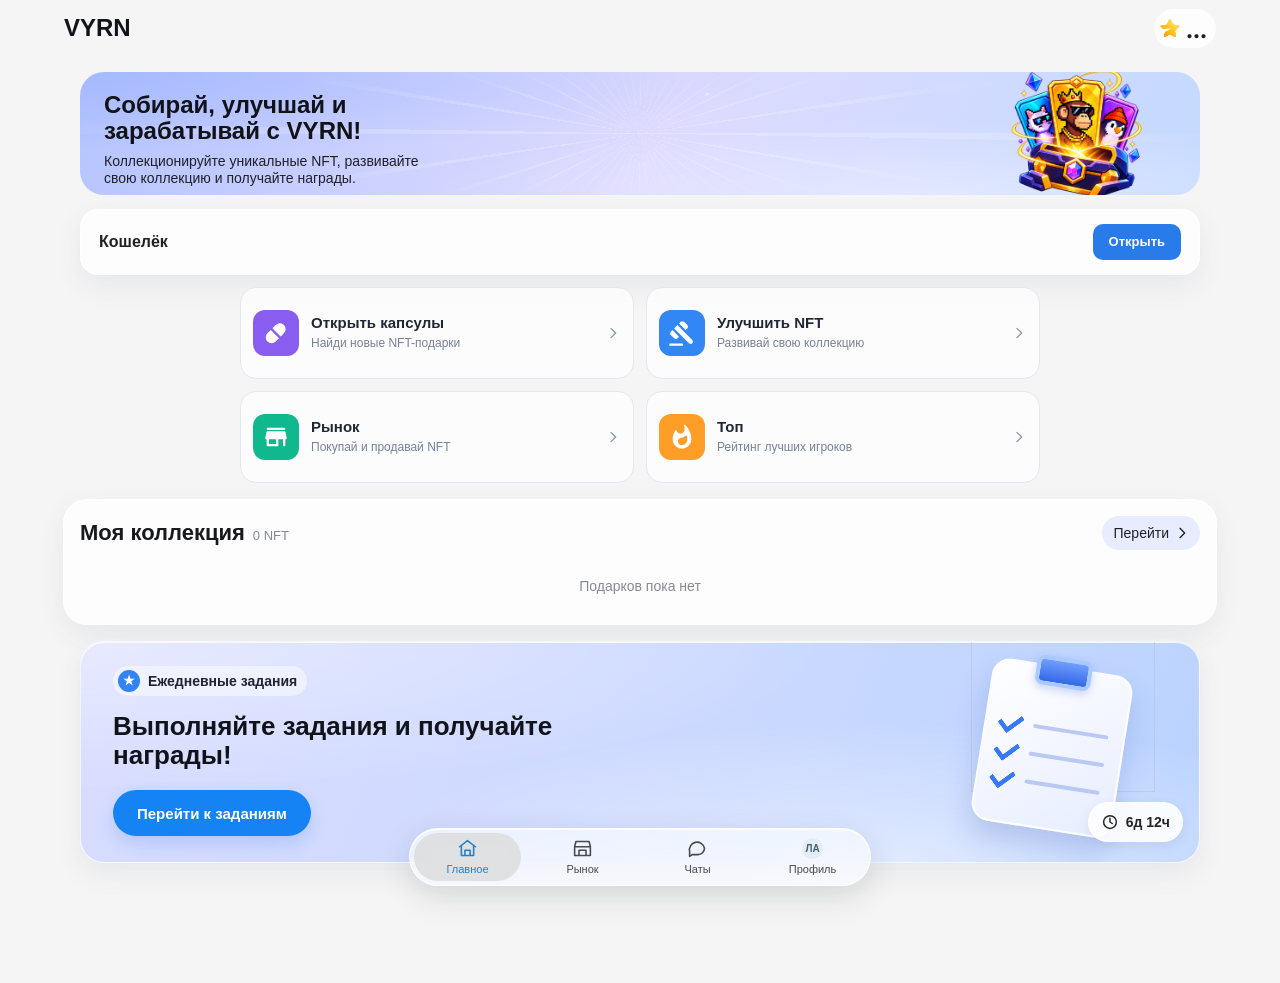
==== commit 937c57d4: "Add files via upload" ====
--- a/index.html
+++ b/index.html
@@ -7,16 +7,19 @@
   <link rel="preconnect" href="https://fonts.googleapis.com">
   <link rel="preconnect" href="https://fonts.gstatic.com" crossorigin>
   <link href="https://fonts.googleapis.com/css2?family=Inter:wght@600&display=swap" rel="stylesheet">
-  <link rel="stylesheet" href="style.css?v=telegram-collection-preview-20261017">
+  <link rel="stylesheet" href="style.css?v=nft-sale-flow-20261018">
   <script src="https://telegram.org/js/telegram-web-app.js"></script>
-  <script src="script.js?v=supabase-telegram-profile-20261018" defer></script>
+  <script src="https://cdn.jsdelivr.net/npm/@supabase/supabase-js@2"></script>
+  <script src="supabase-config.js?v=admin-gift-catalog-20261018"></script>
+  <script src="nft-catalog.js?v=admin-gift-catalog-20261018"></script>
+  <script src="script.js?v=balance-cache-20261018" defer></script>
 </head>
 <body>
   <header class="site-header">
     <a class="brand" href="#home" aria-label="VYRN, главная">VYRN</a>
-    <div class="star-balance" aria-label="Баланс: 100 звёзд">
+    <div class="star-balance" aria-label="Баланс загружается">
       <img src="stars.png" alt="" aria-hidden="true">
-      <span>100</span>
+      <span>…</span>
     </div>
   </header>
   <main id="home">
--- a/style.css
+++ b/style.css
@@ -352,6 +352,16 @@
 .collection-preview-grid:empty::before {
   content: "Подарков пока нет";
   padding: 14px 0;
+}
+
+.collection-preview-grid.is-loading:empty::before,
+.profile-nft-grid.is-loading:empty::before {
+  content: "Загрузка NFT...";
+}
+
+.collection-preview-grid.has-load-error:empty::before,
+.profile-nft-grid.has-load-error:empty::before {
+  content: "Не удалось загрузить NFT";
 }
 
 .daily-quests {
@@ -2307,7 +2317,15 @@
   border-radius: 12px;
   background: #fff;
   box-shadow: 0 3px 12px rgba(25, 35, 45, 0.035);
-}
+  cursor: pointer;
+}
+
+.market-card:focus-visible {
+  outline: 2px solid #2586e8;
+  outline-offset: 3px;
+}
+
+.market-card.is-pointer-activated:focus-visible { outline: none; }
 
 .market-card-image-frame {
   display: block;
@@ -2380,6 +2398,270 @@
   height: 17px;
   object-fit: contain;
 }
+
+.market-listing-dialog {
+  position: fixed;
+  inset: auto 14px 12px;
+  width: min(420px, calc(100vw - 28px));
+  max-width: none;
+  max-height: min(88vh, 720px);
+  margin: 0 auto;
+  padding: 0;
+  overflow: auto;
+  border: 0;
+  border-radius: 16px;
+  background: #fff;
+  color: #161616;
+  box-shadow: 0 20px 60px rgba(0, 0, 0, 0.34);
+}
+
+.market-listing-dialog::backdrop {
+  background: rgba(0, 0, 0, 0.62);
+  -webkit-backdrop-filter: blur(3px);
+  backdrop-filter: blur(3px);
+}
+
+.market-listing-dialog[open] { animation: nft-modal-enter 180ms ease-out both; }
+
+.market-listing-dialog-card { overflow: hidden; }
+
+.market-listing-dialog-art {
+  position: relative;
+  isolation: isolate;
+  display: flex;
+  min-height: 260px;
+  flex-direction: column;
+  align-items: center;
+  justify-content: center;
+  gap: 14px;
+  padding: 24px 24px 0;
+  overflow: hidden;
+  background: transparent;
+  color: #fff;
+  text-align: center;
+}
+
+.market-listing-dialog-image {
+  position: absolute;
+  z-index: 0;
+  inset: 0;
+  width: 100%;
+  height: 100%;
+  object-fit: cover;
+}
+
+.market-listing-dialog-backdrop[hidden],
+.market-listing-dialog-animation[hidden] { display: none; }
+
+.market-listing-dialog-backdrop {
+  position: absolute;
+  z-index: 0;
+  inset: -4%;
+  opacity: 0;
+  pointer-events: none;
+  transition: opacity 140ms ease-out;
+}
+
+.market-listing-dialog-animation {
+  position: absolute;
+  z-index: 1;
+  inset: 0;
+  overflow: hidden;
+  opacity: 0;
+  transition: opacity 140ms ease-out;
+  cursor: pointer;
+}
+
+.market-listing-dialog-backdrop.is-ready,
+.market-listing-dialog-animation.is-ready { opacity: 1; }
+
+.market-listing-dialog-backdrop svg,
+.market-listing-dialog-animation svg { display: block; width: 100%; height: 100%; }
+
+.market-listing-dialog-heading {
+  position: relative;
+  z-index: 2;
+  align-self: stretch;
+  width: calc(100% + 48px);
+  box-sizing: border-box;
+  margin: auto -24px 0;
+  padding: 44px 24px 0;
+}
+
+.market-listing-dialog-heading::before {
+  position: absolute;
+  z-index: 0;
+  inset: 0;
+  background: linear-gradient(transparent, rgba(0, 0, 0, 0.66));
+  content: '';
+  opacity: 0;
+  pointer-events: none;
+  transition: opacity 140ms ease-out;
+}
+
+.market-listing-dialog-art.is-ready .market-listing-dialog-heading::before { opacity: 1; }
+
+.market-listing-dialog-title {
+  position: relative;
+  z-index: 1;
+  margin: 0;
+  color: #fff;
+  font-size: 19px;
+  line-height: 1.3;
+  overflow-wrap: anywhere;
+}
+
+.market-listing-dialog-collection {
+  position: relative;
+  z-index: 1;
+  margin: 6px 0 0;
+  color: rgba(255, 255, 255, 0.68);
+  font-size: 14px;
+}
+
+.market-listing-dialog-close {
+  position: absolute;
+  z-index: 3;
+  top: 12px;
+  right: 12px;
+  display: grid;
+  width: 36px;
+  height: 36px;
+  place-items: center;
+  border: 0;
+  border-radius: 50%;
+  background: rgba(0, 0, 0, 0.55);
+  color: #fff;
+  cursor: pointer;
+}
+
+.market-listing-dialog-close svg { width: 20px; height: 20px; fill: none; stroke: currentColor; stroke-linecap: round; stroke-width: 1.8; }
+
+.market-listing-dialog-content { padding: 16px 20px 20px; }
+
+.market-listing-dialog-owner {
+  display: flex;
+  align-items: center;
+  gap: 7px;
+  min-width: 0;
+}
+
+.market-listing-dialog-owner-copy { display: flex; align-items: center; gap: 8px; min-width: 0; }
+
+.market-listing-dialog-avatar-link {
+  position: relative;
+  display: block;
+  flex: 0 0 18px;
+  width: 18px;
+  height: 18px;
+  border-radius: 50%;
+}
+
+.market-listing-dialog-avatar,
+.market-listing-dialog-avatar-fallback {
+  position: absolute;
+  inset: 0;
+  width: 100%;
+  height: 100%;
+  box-sizing: border-box;
+  border-radius: 50%;
+}
+
+.market-listing-dialog-avatar { object-fit: cover; }
+
+.market-listing-dialog-avatar-fallback {
+  display: grid;
+  place-items: center;
+  background: #e8f4fb;
+  color: #2586e8;
+  font-size: 8px;
+  font-weight: 700;
+}
+
+.market-listing-dialog-owner-name {
+  min-width: 0;
+  color: #2586e8;
+  overflow: hidden;
+  font-size: 13px;
+  font-weight: 600;
+  text-decoration: none;
+  text-overflow: ellipsis;
+  white-space: nowrap;
+}
+
+.market-listing-dialog-owner-name:hover,
+.market-listing-dialog-message:hover { text-decoration: underline; }
+
+.market-listing-dialog-message {
+  flex: 0 0 auto;
+  color: #858992;
+  font-size: 11px;
+  text-decoration: none;
+  white-space: nowrap;
+}
+
+.market-listing-dialog-metadata {
+  margin: 16px 0 0;
+  overflow: hidden;
+  border: 1px solid #dedede;
+  border-radius: 10px;
+}
+
+.market-listing-dialog-metadata > div {
+  display: grid;
+  grid-template-columns: minmax(92px, 0.7fr) minmax(0, 1fr);
+  height: 41px;
+  box-sizing: border-box;
+}
+
+.market-listing-dialog-metadata > div + div { border-top: 1px solid #dedede; }
+
+.market-listing-dialog-metadata dt,
+.market-listing-dialog-metadata dd {
+  box-sizing: border-box;
+  min-width: 0;
+  margin: 0;
+  padding: 11px 12px;
+  font-size: 13px;
+  line-height: 1.35;
+  overflow: hidden;
+  text-overflow: ellipsis;
+  white-space: nowrap;
+}
+
+.market-listing-dialog-metadata dt { background: #f1f1f1; color: #555b60; }
+.market-listing-dialog-metadata dd { display: flex; align-items: center; gap: 6px; border-left: 1px solid #dedede; }
+.market-listing-dialog-price img { width: 17px; height: 17px; object-fit: contain; }
+
+.market-listing-dialog-status { margin: 10px 0 0; color: #a33c3c; font-size: 12px; }
+.market-listing-dialog-status[hidden] { display: none; }
+
+.market-listing-dialog-action {
+  width: 100%;
+  min-height: 46px;
+  margin-top: 14px;
+  border: 0;
+  border-radius: 999px;
+  background: #3ca6df;
+  color: #fff;
+  font: inherit;
+  font-size: 14px;
+  font-weight: 600;
+  cursor: pointer;
+}
+
+.market-listing-dialog-action:hover:not(:disabled) { background: #258fc8; }
+.market-listing-dialog-action:disabled { opacity: 0.58; cursor: wait; }
+
+.market-action-feedback {
+  margin: 10px 0;
+  color: #16846a;
+  font-size: 13px;
+  text-align: center;
+}
+
+.market-action-feedback[data-type="error"] { color: #a33c3c; }
+.market-action-feedback[hidden] { display: none; }
 
 .market-trade-nav {
   position: relative;
@@ -2883,7 +3165,17 @@
   padding: 28px 0;
 }
 
+.profile-nft-animation.is-loading {
+  display: grid;
+  place-items: center;
+  color: #777b84;
+  font-size: 11px;
+}
+
+.profile-nft-animation.is-loading::after { content: "Загрузка NFT..."; }
+
 .profile-nft-cell {
+  position: relative;
   display: block;
   width: 100%;
   padding: 0;
@@ -2925,6 +3217,8 @@
 
 .profile-nft-cell:focus-visible,
 .nft-modal-close:focus-visible,
+.nft-modal-sell:focus-visible,
+.nft-modal-sale-submit:focus-visible,
 .nft-modal-confirm:focus-visible {
   outline: 2px solid #2481cc;
   outline-offset: 3px;
@@ -2956,6 +3250,10 @@
   animation: nft-modal-enter 180ms ease-out both;
 }
 
+.nft-modal.is-closing {
+  animation: nft-modal-exit 220ms ease-in both;
+}
+
 @keyframes nft-modal-enter {
   from {
     opacity: 0.8;
@@ -2966,6 +3264,10 @@
     opacity: 1;
     transform: translateY(0);
   }
+}
+
+@keyframes nft-modal-exit {
+  to { opacity: 0; transform: translateY(100%); }
 }
 
 .nft-modal-art {
@@ -3131,6 +3433,8 @@
   grid-template-columns: 108px minmax(0, 1fr);
 }
 
+.nft-modal-listing-payout-row[hidden] { display: none; }
+
 .nft-modal-metadata > div + div {
   border-top: 1px solid #dedede;
 }
@@ -3165,17 +3469,101 @@
   object-fit: contain;
 }
 
+.nft-modal-sell,
+.nft-modal-sale-submit,
 .nft-modal-confirm {
+  display: block;
   width: 100%;
   min-height: 46px;
-  margin-top: 20px;
+  box-sizing: border-box;
   border: 0;
   border-radius: 999px;
   background: #3ca6df;
   color: #fff;
   font: inherit;
+  font-size: 14px;
+  font-weight: 600;
   cursor: pointer;
 }
+
+.nft-modal-confirm[hidden] { display: none; }
+
+.nft-modal-sell,
+.nft-modal-confirm { margin-top: 12px; }
+.nft-modal-sell:hover,
+.nft-modal-sale-submit:hover,
+.nft-modal-confirm:hover { background: #258fc8; }
+.nft-modal-sell[hidden],
+.nft-modal-sale-form[hidden] { display: none; }
+
+.nft-modal.is-sale-mode .nft-modal-details { padding: 0; }
+.nft-modal.is-sale-mode .nft-modal-metadata,
+.nft-modal.is-sale-mode .nft-modal-sell,
+.nft-modal.is-sale-mode .nft-modal-confirm { display: none; }
+
+.nft-modal-sale-payout { margin: 0 0 3px; color: #555b60; font-size: 12px; }
+.nft-modal-sale-payout strong { color: inherit; font-weight: 600; }
+.nft-modal-listing-payout-row dd { display: flex; align-items: center; gap: 5px; }
+.nft-modal-payout-icon { width: 16px; height: 16px; flex: 0 0 auto; object-fit: contain; }
+.nft-modal-sale-payout .nft-modal-payout-icon { vertical-align: middle; }
+.nft-modal-action-status { margin: 10px 0 0; color: #a33c3c; font-size: 12px; }
+.nft-modal-action-status[hidden] { display: none; }
+
+.nft-modal-sale-form {
+  display: grid;
+  gap: 8px;
+  padding: 18px 22px 22px;
+  border-radius: 18px 18px 0 0;
+  background: #fff;
+  animation: nft-sale-sheet-enter 260ms cubic-bezier(0.2, 0.8, 0.2, 1) both;
+}
+
+@keyframes nft-sale-sheet-enter {
+  from { opacity: 0.75; transform: translateY(36px); }
+  to { opacity: 1; transform: translateY(0); }
+}
+
+.nft-modal-sale-form > label {
+  color: #555b60;
+  font-size: 12px;
+  font-weight: 600;
+}
+
+.nft-modal-sale-form input {
+  width: 100%;
+  height: 46px;
+  box-sizing: border-box;
+  padding: 0 13px;
+  border: 1px solid #d8dfe0;
+  border-radius: 10px;
+  outline: 0;
+  background: #fff;
+  color: #17191d;
+  font: inherit;
+  font-variant-numeric: tabular-nums;
+}
+
+.nft-modal-sale-form input:focus {
+  border-color: #16846a;
+  box-shadow: 0 0 0 3px rgba(22, 132, 106, 0.12);
+}
+
+.nft-modal-sale-estimate {
+  display: flex;
+  align-items: center;
+  gap: 5px;
+  margin: 0 0 3px;
+  color: #737b7e;
+  font-size: 12px;
+}
+
+.nft-modal-sale-estimate span { color: #252b2d; font-weight: 600; }
+.nft-modal-sale-estimate img { width: 16px; height: 16px; object-fit: contain; }
+.nft-modal-sale-status { margin: 0; color: #a33c3c; font-size: 12px; }
+.nft-modal-sale-submit:disabled { opacity: 0.55; cursor: wait; }
+
+.profile-nft-grid[data-view="sales"]:empty::before { content: "Пока нет активных продаж"; }
+.profile-nft-grid[data-view="sales"].has-load-error:empty::before { content: "Не удалось загрузить объявления"; }
 
 .profile-edit-button:focus-visible,
 .profile-nft-button:focus-visible {
@@ -3349,7 +3737,7 @@
   }
 }
 
-@media (max-width: 480px) {
+@media (max-width: 600px) {
   .site-header {
     min-height: 64px;
     padding: 0 1rem;
